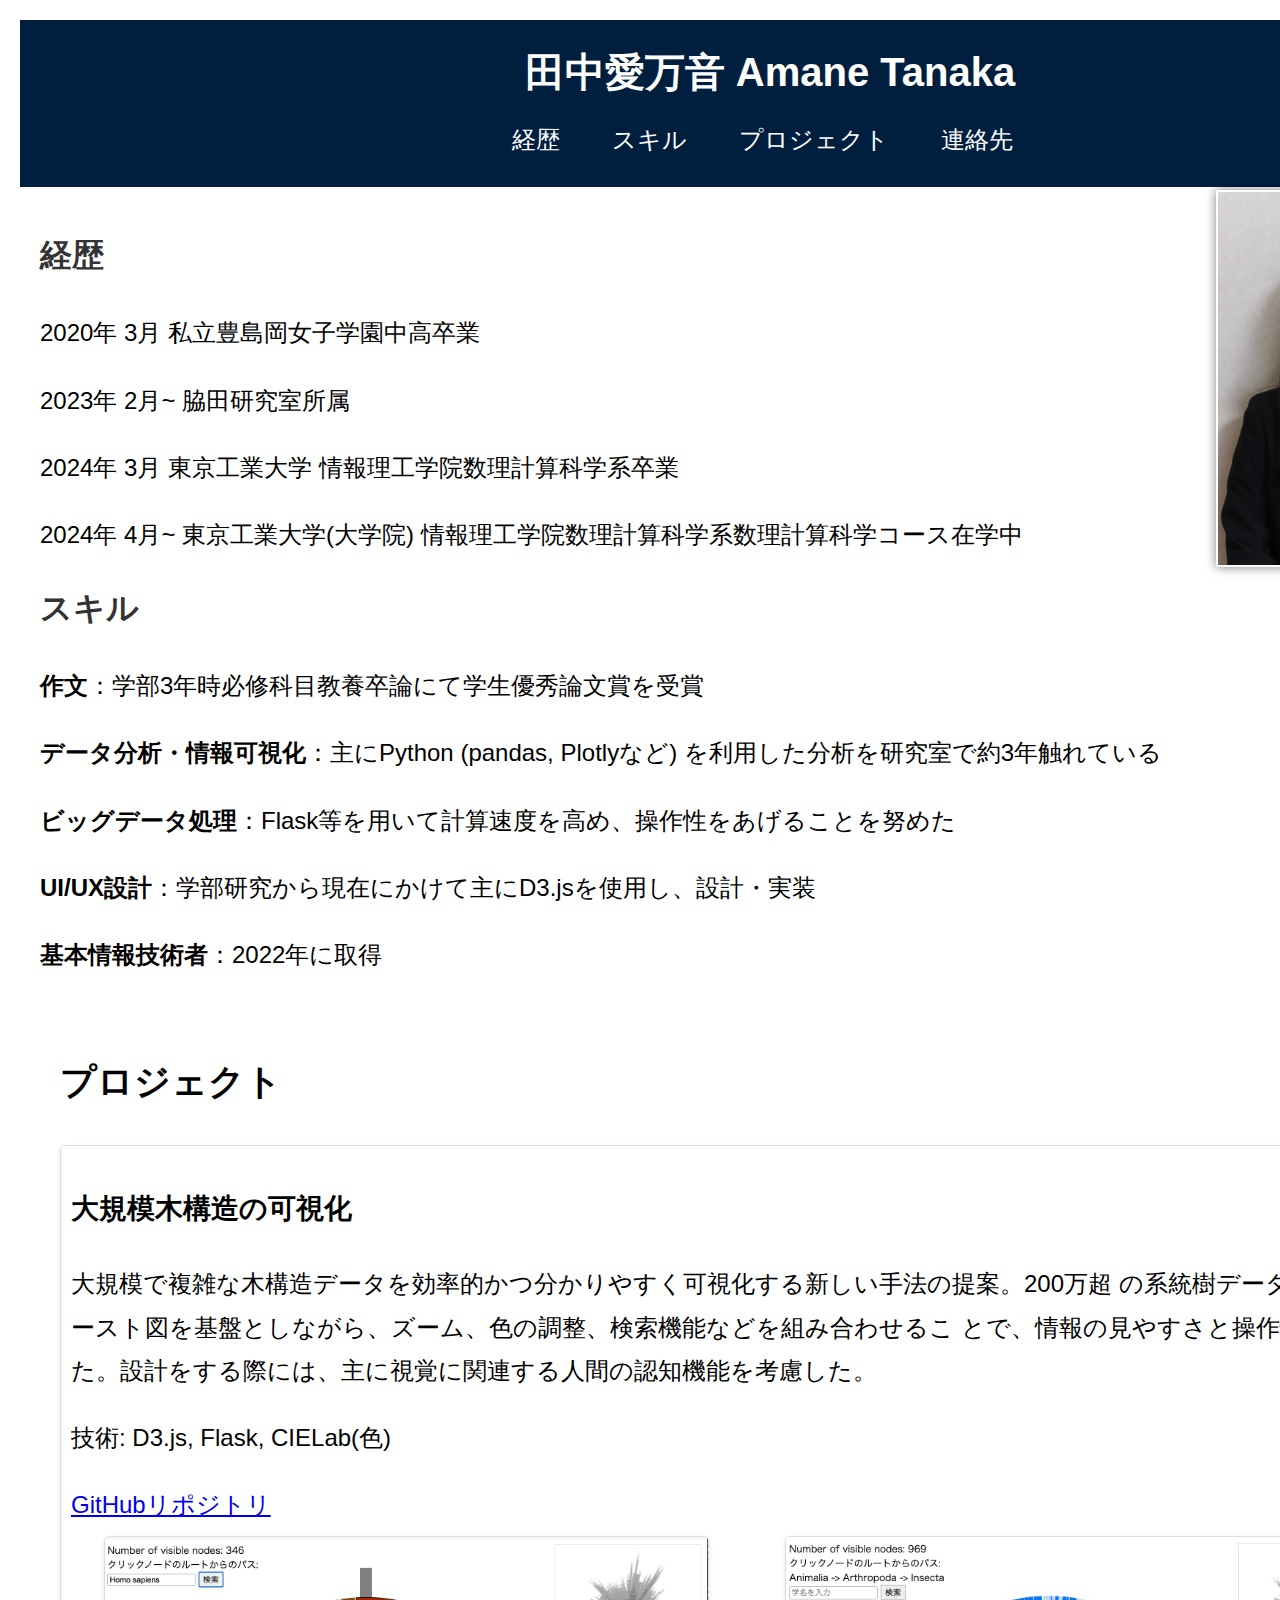
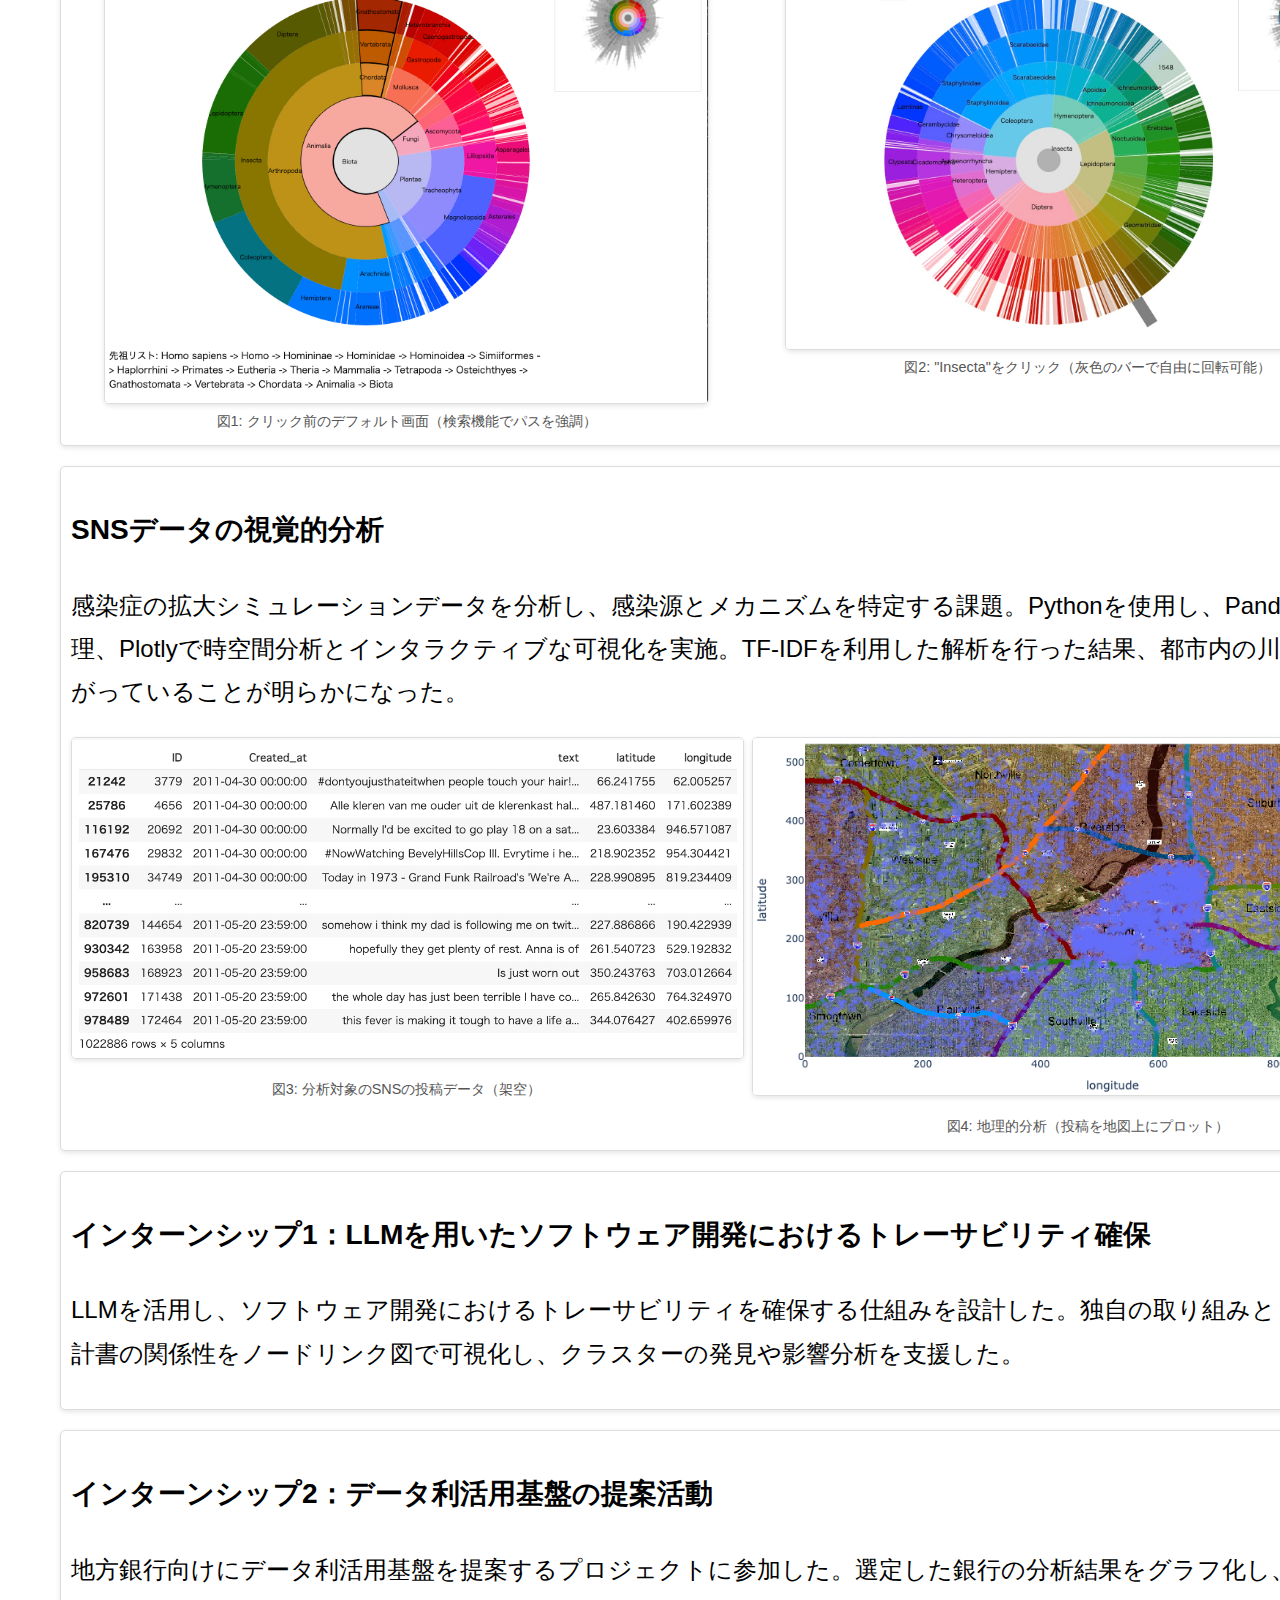
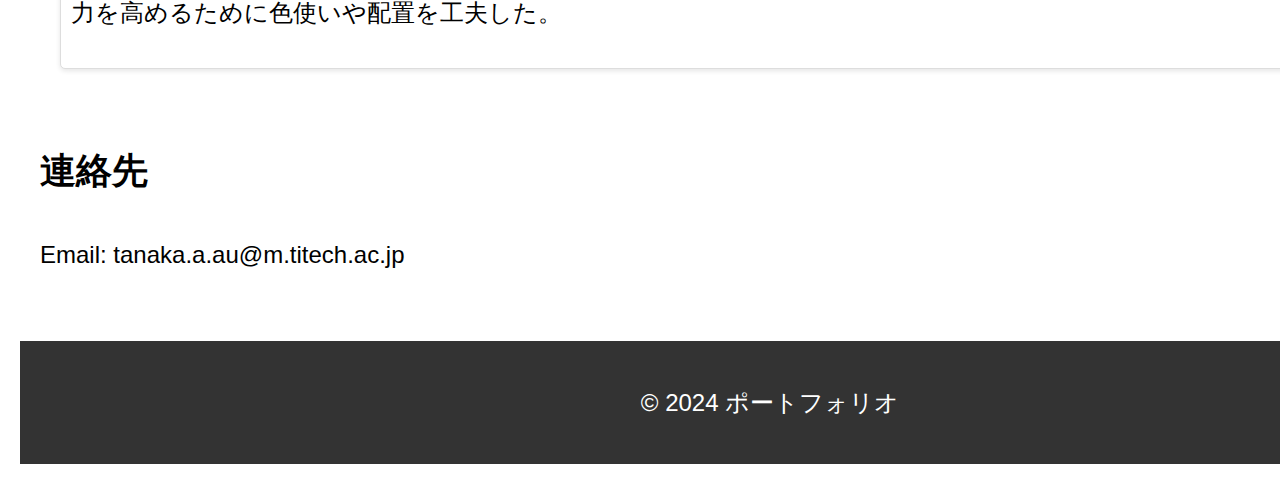
==== index.html @ 52674ed1 "delete templates" ====
<!DOCTYPE html>
<html lang="ja">
<head>
    <meta charset="UTF-8">
    <meta name="viewport" content="width=device-width, initial-scale=1.0">
    <title>ポートフォリオ</title>
    <link rel="stylesheet" href="static/css/styles.css">
</head>
<body>
    <div class="container">
        <header>
            <img src="static/images/myimg.jpeg" alt="プロフィール写真" class="profile-photo">
            <h1>田中愛万音 Amane Tanaka</h1>
            <nav>
                <ul>
                    <li><a href="#about">経歴</a></li>
                    <li><a href="#skills">スキル</a></li>
                    <li>
                        <a href="#projects">プロジェクト</a>
                        <ul class="dropdown">
                            <li><a href="#project1">大規模木構造の可視化</a></li>
                            <li><a href="#project2">SNSデータの視覚的分析</a></li>
                            <li><a href="#project3">LLMを用いたソフトウェア開発</a></li>
                            <li><a href="#project4">データ利活用基盤の提案</a></li>
                        </ul>
                    </li>
                    <li><a href="#contact">連絡先</a></li>
                </ul>
            </nav>
        </header>
        <main>
            <!--  元に戻す！！！
            <section id="about">
                <h2>経歴</h2>
                <p>2020年 3月 私立豊島岡女子学園中高卒業</p>
                <p>2023年 2月~ 脇田研究室所属</p>
                <p>2024年 3月 東京工業大学 情報理工学院数理計算科学系卒業</p>
                <p>2024年 4月~ 東京工業大学(大学院) 情報理工学院数理計算科学系数理計算科学コース在学中</p>
            </section>
            <section id="skills">
                <h2>特技・スキル</h2>
                <ul>
                    <li><b>作文</b>：学部3年時必修科目教養卒論にて学生優秀論文賞を受賞</li>
                    <li><b>データ分析・情報可視化</b>：主にPython (pandas, Plotlyなど) を利用した分析を研究室で約3年触れている</li>
                    <li><b>ビッグデータ処理</b>：Flask等を用いて計算速度を高め、操作性をあげることを努めた</li>
                    <li><b>UI/UX設計</b>：学部研究から現在にかけて主にD3.jsを使用し、設計・実装</li>
                    <li><b>基本情報技術者</b>：2022年に取得</li>
                </ul>
            </section>
        -->
        <section id="about">
            <div class="about-container">
                <!-- 経歴セクション -->
                <div class="history">
                    <h2>経歴</h2>
                    <p>2020年 3月 私立豊島岡女子学園中高卒業</p>
                    <p>2023年 2月~ 脇田研究室所属</p>
                    <p>2024年 3月 東京工業大学 情報理工学院数理計算科学系卒業</p>
                    <p>2024年 4月~ 東京工業大学(大学院) 情報理工学院数理計算科学系数理計算科学コース在学中</p>
                </div>
        
                <!-- スキルセクション -->
                <div class="skills">
                    <h2>スキル</h2>
                    <p><b>作文</b>：学部3年時必修科目教養卒論にて学生優秀論文賞を受賞</p>
                    <p><b>データ分析・情報可視化</b>：主にPython (pandas, Plotlyなど) を利用した分析を研究室で約3年触れている</p>
                    <p><b>ビッグデータ処理</b>：Flask等を用いて計算速度を高め、操作性をあげることを努めた</p>
                    <p><b>UI/UX設計</b>：学部研究から現在にかけて主にD3.jsを使用し、設計・実装</p>
                    <p><b>基本情報技術者</b>：2022年に取得</p>
                </div>
            </div>
        </section>        
            <section id="projects">
                <h2>プロジェクト</h2>
                <div class="project-row">
                    <article id="project1">
                        <h3>大規模木構造の可視化</h3>
                        <p>大規模で複雑な木構造データを効率的かつ分かりやすく可視化する新しい手法の提案。200万超
                            の系統樹データを用い、サンバースト図を基盤としながら、ズーム、色の調整、検索機能などを組み合わせるこ
                            とで、情報の見やすさと操作性を向上させた。設計をする際には、主に視覚に関連する人間の認知機能を考慮した。</p>
                        <p>技術: D3.js, Flask, CIELab(色)</p>
                        <a href="https://github.com/tnk0512/ToL07/tree/for-research">GitHubリポジトリ</a>
                        <div class="image-gallery">
                            <figure>
                                <img src="static/images/tol_zentai.jpg" alt="ToL1">
                                <figcaption>図1: クリック前のデフォルト画面（検索機能でパスを強調）</figcaption>
                            </figure>
                            <figure>
                                <img src="static/images/tol_insecta.jpg" alt="ToL2">
                                <figcaption>図2: "Insecta"をクリック（灰色のバーで自由に回転可能）</figcaption>
                            </figure>         
                        </div>
                    </article>
                    <article id="project2">
                        <h3>SNSデータの視覚的分析</h3>
                        <p>
                            感染症の拡大シミュレーションデータを分析し、感染源とメカニズムを特定する課題。Pythonを使用し、Pandasでデータ処理、Plotlyで時空間分析とインタラクティブな可視化を実施。TF-IDFを利用した解析を行った結果、都市内の川沿いで感染が広がっていることが明らかになった。
                        </p>
                        <div class="image-gallery">
                            <figure>
                                <img src="static/images/microblog.jpg" alt="分析画像1">
                                <figcaption>図3: 分析対象のSNSの投稿データ（架空）</figcaption>
                            </figure>
                            <figure>
                                <img src="static/images/mapplot.png" alt="分析画像2">
                                <figcaption>図4: 地理的分析（投稿を地図上にプロット）</figcaption>
                            </figure>         
                        </div>
                    </article>
                </div>
                <!--
                <article id="project1">
                    <h3>大規模木構造の可視化</h3>
                    <p>大規模で複雑な木構造データを効率的かつ分かりやすく可視化する新しい手法の提案。200万超
                        の系統樹データを用い、サンバースト図を基盤としながら、ズーム、色の調整、検索機能などを組み合わせるこ
                        とで、情報の見やすさと操作性を向上させた。設計をする際には、主に視覚に関連する人間の認知機能を考慮した。</p>
                    <p>技術: D3.js, Flask, CIELab(色)</p>
                    <a href="https://github.com/tnk0512/ToL07/tree/for-research">GitHubリポジトリ</a>
                    <div class="image-gallery">
                        <figure>
                            <img src="static/images/tol_zentai.jpg" alt="ToL1">
                            <figcaption>図1: クリック前のデフォルト画面（検索機能でパスを強調）</figcaption>
                        </figure>
                        <figure>
                            <img src="static/images/tol_insecta.jpg" alt="ToL2">
                            <figcaption>図2: "Insecta"をクリック（灰色のバーで自由に回転可能）</figcaption>
                        </figure>         
                    </div>
                </article>
                <article id="project2">
                    <h3>SNSデータの視覚的分析</h3>
                    <p>
                        感染症の拡大シミュレーションデータを分析し、感染源とメカニズムを特定する課題。Pythonを使用し、Pandasでデータ処理、Plotlyで時空間分析とインタラクティブな可視化を実施。TF-IDFを利用した解析を行った結果、都市内の川沿いで感染が広がっていることが明らかになった。
                    </p>
                    <div class="image-gallery">
                        <figure>
                            <img src="static/images/microblog.jpg" alt="分析画像1">
                            <figcaption>図3: 分析対象のSNSの投稿データ（架空）</figcaption>
                        </figure>
                        <figure>
                            <img src="static/images/mapplot.png" alt="分析画像2">
                            <figcaption>図4: 地理的分析（投稿を地図上にプロット）</figcaption>
                        </figure>         
                    </div>
                </article>
            -->
                <div class="project-row">
                    <article id="project3">
                        <h3>インターンシップ1：LLMを用いたソフトウェア開発におけるトレーサビリティ確保</h3>
                        <p>
                            LLMを活用し、ソフトウェア開発におけるトレーサビリティを確保する仕組みを設計した。独自の取り組みとして、要件と設計書の関係性をノードリンク図で可視化し、クラスターの発見や影響分析を支援した。
                        </p>
                    </article>
                
                    <article id="project4">
                        <h3>インターンシップ2：データ利活用基盤の提案活動</h3>
                        <p>
                            地方銀行向けにデータ利活用基盤を提案するプロジェクトに参加した。選定した銀行の分析結果をグラフ化し、提案資料の説得力を高めるために色使いや配置を工夫した。
                        </p>
                    </article>
                </div>
                <!--
                <article id="project3">
                    <h3>インターンシップ1：LLMを用いたソフトウェア開発におけるトレーサビリティ確保</h3>
                    <p>
                        LLMを活用し、ソフトウェア開発におけるトレーサビリティを確保する仕組みを設計した。独自の取り組みとして、要件と設計書の関係性をノードリンク図で可視化し、クラスターの発見や影響分析を支援した。
                    </p>
                </article>
            
                <article id="project4">
                    <h3>インターンシップ2：データ利活用基盤の提案活動</h3>
                    <p>
                        地方銀行向けにデータ利活用基盤を提案するプロジェクトに参加した。選定した銀行の分析結果をグラフ化し、提案資料の説得力を高めるために色使いや配置を工夫した。
                    </p>
                </article>
            -->
            </section>
            <section id="contact">
                <h2>連絡先</h2>
                <p>Email: tanaka.a.au@m.titech.ac.jp</p>
            </section>
        </main>
        <footer>
            <p>&copy; 2024 ポートフォリオ</p>
        </footer>
    </div>
</body>
</html>
---- static/css/styles.css ----
/* ページ全体の固定幅 */
.container {
    width: 1500px; /* 固定幅を指定 */
    margin: 0 auto; /* ページ中央に配置 */
    background-color: #fff; /* 背景色（任意） */
    box-shadow: 0 2px 10px rgba(0, 0, 0, 0.1); /* 軽い影を追加（オプション） */
    padding: 20px; /* 余白を追加（オプション） */
}

/* ページの背景を設定（固定幅の効果を引き立てるため） */
body {
    background-color: #f4f4f9;
    margin: 0;
    padding: 0;
    font-family: Arial, sans-serif;
    font-size: 24px; /* ページ全体の文字サイズを大きく */
    line-height: 1.8; /* 読みやすさのために行間を調整 */
}

header {
    position: relative;
    background: #001f3f;
    color: #fff;
    padding: 1rem 0;
    text-align: center;
}

/* プロフィール写真 */
.profile-photo {
    position: absolute;
    top: 170px; /* 上からの距離 */
    right: 20px; /* 右からの距離 */
    width: 280px; /* 画像の幅 */
    height: auto; /* アスペクト比を保持 */
    /*border-radius: 90%; /* 丸くする */
    border: 2px solid #fff; /* 白い枠線 */
    box-shadow: 0 0 10px rgba(0, 0, 0, 0.5); /* 影を追加 */
}

header h1 {
    margin: 0;
    font-size: 2.5rem;
}

/* セクションの見出し */
.history h2, .skills h2 {
    margin-top: 0;
    font-size: 2rem;
    color: #333;
}

/* リストスタイル */
.history ul, .skills ul {
    padding: 0;
    list-style: none;
}

.history li, .skills li {
    margin: 10px 0;
    font-size: 1rem;
    color: #555;
}

/* ナビゲーションメニュー */
nav ul {
    list-style: none;
    padding: 0;
    margin: 0;
}

nav ul li {
    position: relative;
    display: inline-block;
    margin-right: 15px;
}

nav ul li a {
    text-decoration: none;
    color: #fff;
    padding: 10px 15px;
    display: block;
}

nav ul li:hover > a {
    background-color: #555; /* ホバー時の背景色 */
}

/* ドロップダウンメニュー */
nav ul .dropdown {
    position: absolute;
    top: 100%; /* 親メニューの下に配置 */
    left: 0;
    display: none; /* 初期状態では非表示 */
    background-color: #fff;
    list-style: none;
    padding: 0;
    margin: 0;
    border: 1px solid #ddd;
    box-shadow: 0 2px 5px rgba(0, 0, 0, 0.1);
}

nav ul .dropdown li {
    margin: 0;
}

nav ul .dropdown li a {
    color: #333; /* ドロップダウン内の文字色 */
    padding: 10px 15px;
    text-decoration: none;
    display: block;
}

nav ul .dropdown li a:hover {
    background-color: #f4f4f9; /* ドロップダウンのホバー背景 */
}

/* ドロップダウン表示設定 */
nav ul li:hover .dropdown {
    display: block; /* ホバー時に表示 */
}

/* プロジェクト全体 */
#projects {
    padding: 20px;
}

/* プロジェクトセクションのスタイル */
article {
    margin: 20px 0;
    padding: 10px;
    background: #fff;
    border: 1px solid #ddd;
    border-radius: 5px;
    box-shadow: 0 2px 5px rgba(0, 0, 0, 0.1);
}

main {
    padding: 20px;
}

section {
    margin: 20px 0;
}

.image-gallery {
    display: flex;
    gap: 10px; /* 画像間のスペース */
    margin-top: 10px;
    flex-wrap: wrap; /* 画面幅が狭い場合は折り返し */
}

.image-gallery figure {
    width: 48%; /* 横に2枚並べるための幅 */
    margin: 0;
    text-align: center; /* 注釈を中央揃え */
}

.image-gallery img {
    width: 100%; /* 画像を親要素に合わせる */
    border: 1px solid #ddd; /* 枠線を追加 */
    border-radius: 5px; /* 角を丸める */
    box-shadow: 0 2px 5px rgba(0, 0, 0, 0.1); /* 影を追加 */
}

.image-gallery figcaption {
    margin-top: 5px;
    font-size: 0.9rem;
    color: #555; /* 注釈の文字色を薄めに */
}
/* Project1の画像スタイル */
#project1 img {
    width: 90%; /* 画像を少し小さく */
    height: auto; /* アスペクト比を保持 */
    display: block;
    margin: 0 auto; /* 中央揃え */
    border-radius: 5px; /* 角を丸める（必要に応じて） */
    box-shadow: 0 2px 5px rgba(0, 0, 0, 0.1); /* 軽い影を追加 */
}

footer {
    text-align: center;
    background: #333;
    color: #fff;
    padding: 1rem 0;
    margin-top: 20px;
}
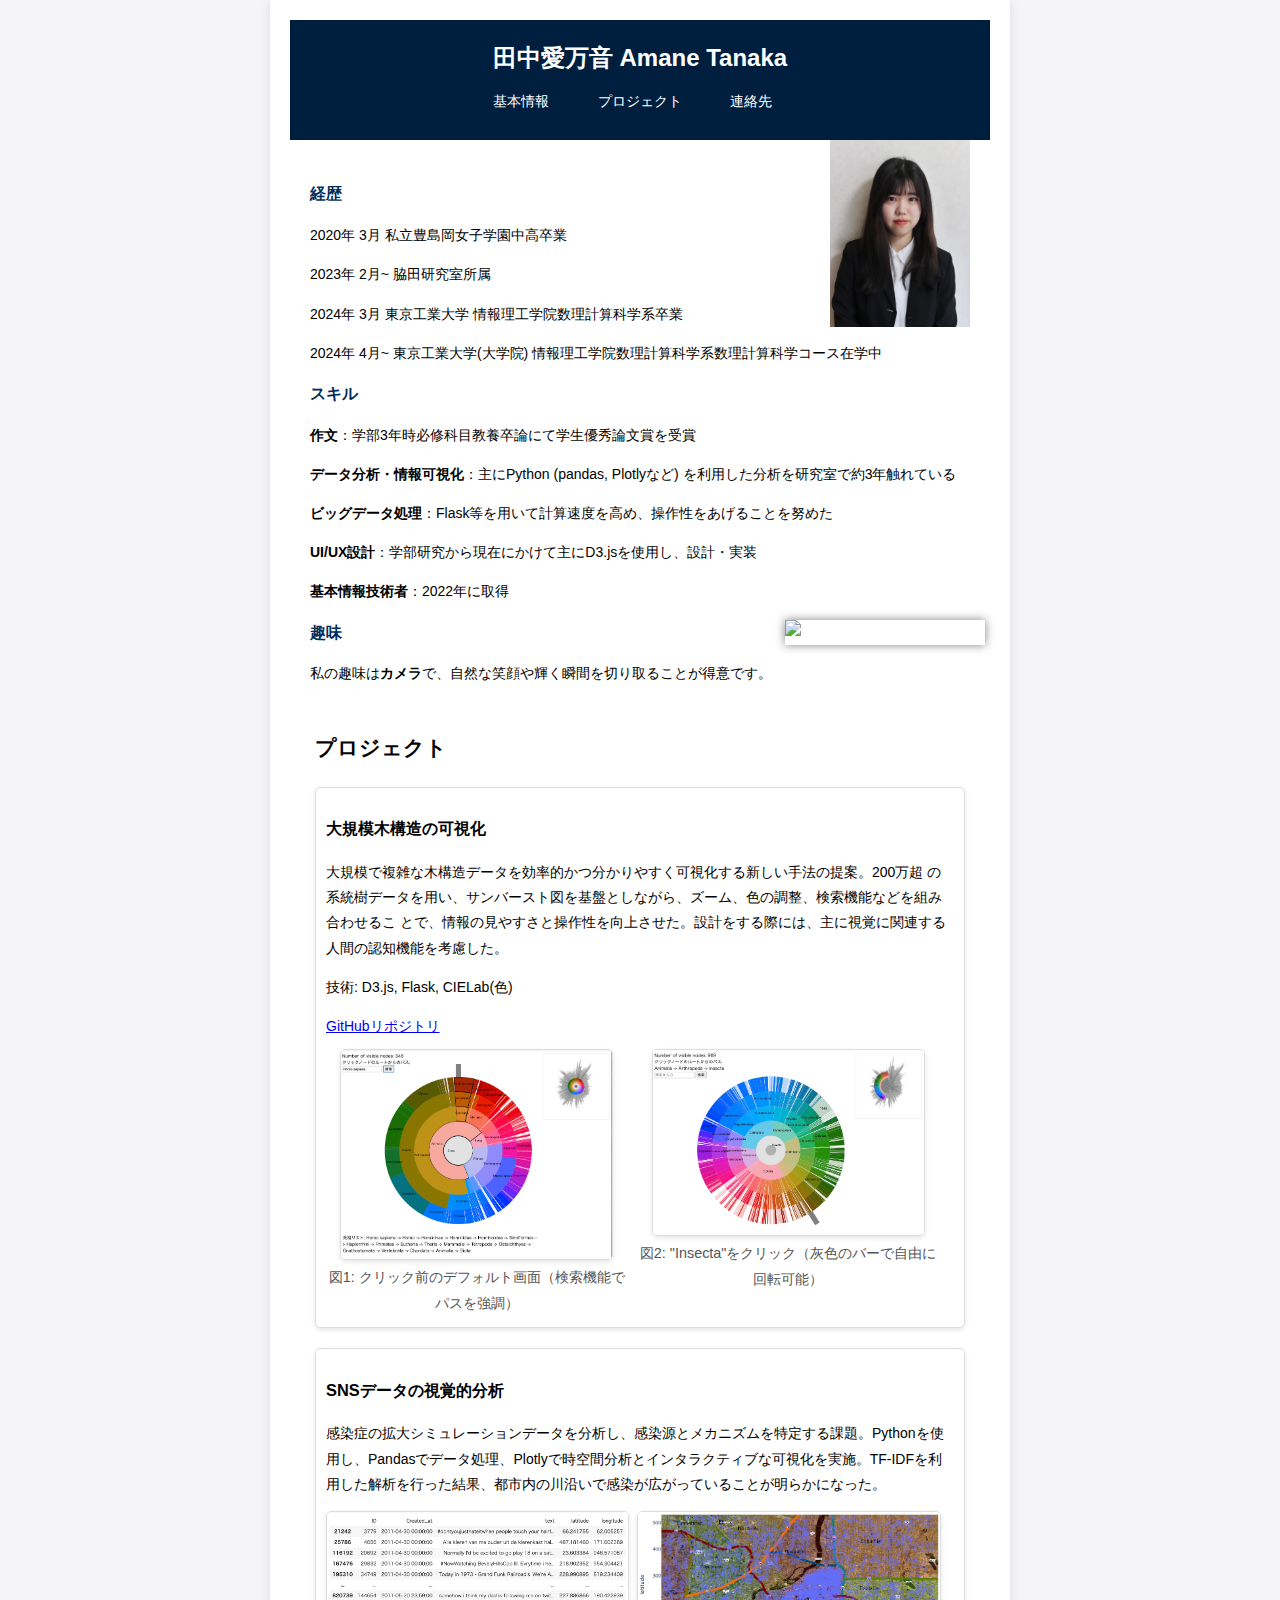
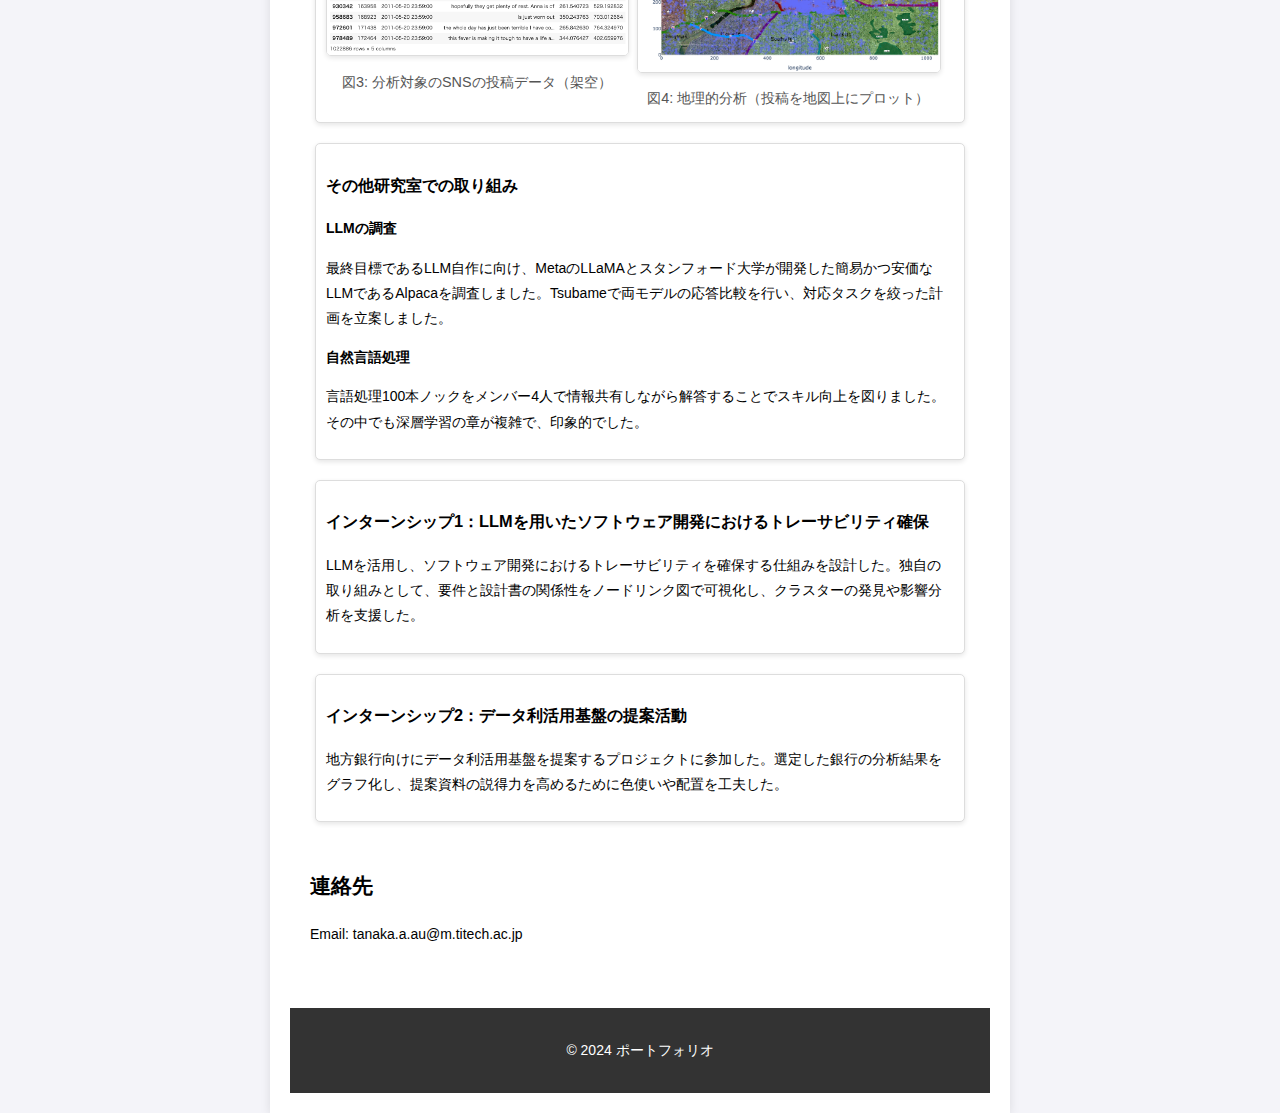
==== commit e6f9391a: "add hobby and other-project" ====
--- a/index.html
+++ b/index.html
@@ -10,16 +10,24 @@
     <div class="container">
         <header>
             <img src="static/images/myimg.jpeg" alt="プロフィール写真" class="profile-photo">
+            <img src="static/images/camera.jpeg" alt="カメラ撮影の写真" class="hobby-camera">
             <h1>田中愛万音 Amane Tanaka</h1>
             <nav>
                 <ul>
-                    <li><a href="#about">経歴</a></li>
-                    <li><a href="#skills">スキル</a></li>
+                    <li>
+                        <a href="#about">基本情報</a>
+                        <ul class="dropdown">
+                            <li><a href="#history">経歴</a></li>
+                            <li><a href="#skills">スキル</a></li>
+                            <li><a href="#hobby">趣味</a></li>
+                        </ul>
+                    </li>
                     <li>
                         <a href="#projects">プロジェクト</a>
                         <ul class="dropdown">
                             <li><a href="#project1">大規模木構造の可視化</a></li>
                             <li><a href="#project2">SNSデータの視覚的分析</a></li>
+                            <li><a href="#other-project">その他研究室での取り組み</a></li>
                             <li><a href="#project3">LLMを用いたソフトウェア開発</a></li>
                             <li><a href="#project4">データ利活用基盤の提案</a></li>
                         </ul>
@@ -29,29 +37,10 @@
             </nav>
         </header>
         <main>
-            <!--  元に戻す！！！
-            <section id="about">
-                <h2>経歴</h2>
-                <p>2020年 3月 私立豊島岡女子学園中高卒業</p>
-                <p>2023年 2月~ 脇田研究室所属</p>
-                <p>2024年 3月 東京工業大学 情報理工学院数理計算科学系卒業</p>
-                <p>2024年 4月~ 東京工業大学(大学院) 情報理工学院数理計算科学系数理計算科学コース在学中</p>
-            </section>
-            <section id="skills">
-                <h2>特技・スキル</h2>
-                <ul>
-                    <li><b>作文</b>：学部3年時必修科目教養卒論にて学生優秀論文賞を受賞</li>
-                    <li><b>データ分析・情報可視化</b>：主にPython (pandas, Plotlyなど) を利用した分析を研究室で約3年触れている</li>
-                    <li><b>ビッグデータ処理</b>：Flask等を用いて計算速度を高め、操作性をあげることを努めた</li>
-                    <li><b>UI/UX設計</b>：学部研究から現在にかけて主にD3.jsを使用し、設計・実装</li>
-                    <li><b>基本情報技術者</b>：2022年に取得</li>
-                </ul>
-            </section>
-        -->
         <section id="about">
             <div class="about-container">
                 <!-- 経歴セクション -->
-                <div class="history">
+                <div id="history" class="history">
                     <h2>経歴</h2>
                     <p>2020年 3月 私立豊島岡女子学園中高卒業</p>
                     <p>2023年 2月~ 脇田研究室所属</p>
@@ -60,13 +49,19 @@
                 </div>
         
                 <!-- スキルセクション -->
-                <div class="skills">
+                <div id="skills" class="skills">
                     <h2>スキル</h2>
                     <p><b>作文</b>：学部3年時必修科目教養卒論にて学生優秀論文賞を受賞</p>
                     <p><b>データ分析・情報可視化</b>：主にPython (pandas, Plotlyなど) を利用した分析を研究室で約3年触れている</p>
                     <p><b>ビッグデータ処理</b>：Flask等を用いて計算速度を高め、操作性をあげることを努めた</p>
                     <p><b>UI/UX設計</b>：学部研究から現在にかけて主にD3.jsを使用し、設計・実装</p>
                     <p><b>基本情報技術者</b>：2022年に取得</p>
+                </div>
+
+                <div id="hobby" class="hobby">
+                    <h2>趣味</h2>
+                    <p>私の趣味は<b>カメラ</b>で、自然な笑顔や輝く瞬間を切り取ることが得意です。</p>
+                    <!--<img src="static/images/camera.jpeg" alt="カメラ撮影の写真" class="hobby-camera">-->
                 </div>
             </div>
         </section>        
@@ -108,42 +103,15 @@
                         </div>
                     </article>
                 </div>
-                <!--
-                <article id="project1">
-                    <h3>大規模木構造の可視化</h3>
-                    <p>大規模で複雑な木構造データを効率的かつ分かりやすく可視化する新しい手法の提案。200万超
-                        の系統樹データを用い、サンバースト図を基盤としながら、ズーム、色の調整、検索機能などを組み合わせるこ
-                        とで、情報の見やすさと操作性を向上させた。設計をする際には、主に視覚に関連する人間の認知機能を考慮した。</p>
-                    <p>技術: D3.js, Flask, CIELab(色)</p>
-                    <a href="https://github.com/tnk0512/ToL07/tree/for-research">GitHubリポジトリ</a>
-                    <div class="image-gallery">
-                        <figure>
-                            <img src="static/images/tol_zentai.jpg" alt="ToL1">
-                            <figcaption>図1: クリック前のデフォルト画面（検索機能でパスを強調）</figcaption>
-                        </figure>
-                        <figure>
-                            <img src="static/images/tol_insecta.jpg" alt="ToL2">
-                            <figcaption>図2: "Insecta"をクリック（灰色のバーで自由に回転可能）</figcaption>
-                        </figure>         
-                    </div>
-                </article>
-                <article id="project2">
-                    <h3>SNSデータの視覚的分析</h3>
-                    <p>
-                        感染症の拡大シミュレーションデータを分析し、感染源とメカニズムを特定する課題。Pythonを使用し、Pandasでデータ処理、Plotlyで時空間分析とインタラクティブな可視化を実施。TF-IDFを利用した解析を行った結果、都市内の川沿いで感染が広がっていることが明らかになった。
-                    </p>
-                    <div class="image-gallery">
-                        <figure>
-                            <img src="static/images/microblog.jpg" alt="分析画像1">
-                            <figcaption>図3: 分析対象のSNSの投稿データ（架空）</figcaption>
-                        </figure>
-                        <figure>
-                            <img src="static/images/mapplot.png" alt="分析画像2">
-                            <figcaption>図4: 地理的分析（投稿を地図上にプロット）</figcaption>
-                        </figure>         
-                    </div>
-                </article>
-            -->
+                <div class="project-row">
+                    <article id="other-project">
+                        <h3>その他研究室での取り組み</h3>
+                        <p><b>LLMの調査</b></p>
+                        <p>最終目標であるLLM自作に向け、MetaのLLaMAとスタンフォード大学が開発した簡易かつ安価なLLMであるAlpacaを調査しました。Tsubameで両モデルの応答比較を行い、対応タスクを絞った計画を立案しました。</p>
+                        <p><b>自然言語処理</b></p>
+                        <p>言語処理100本ノックをメンバー4人で情報共有しながら解答することでスキル向上を図りました。その中でも深層学習の章が複雑で、印象的でした。</p>
+                    </article>
+                </div>
                 <div class="project-row">
                     <article id="project3">
                         <h3>インターンシップ1：LLMを用いたソフトウェア開発におけるトレーサビリティ確保</h3>
@@ -159,21 +127,6 @@
                         </p>
                     </article>
                 </div>
-                <!--
-                <article id="project3">
-                    <h3>インターンシップ1：LLMを用いたソフトウェア開発におけるトレーサビリティ確保</h3>
-                    <p>
-                        LLMを活用し、ソフトウェア開発におけるトレーサビリティを確保する仕組みを設計した。独自の取り組みとして、要件と設計書の関係性をノードリンク図で可視化し、クラスターの発見や影響分析を支援した。
-                    </p>
-                </article>
-            
-                <article id="project4">
-                    <h3>インターンシップ2：データ利活用基盤の提案活動</h3>
-                    <p>
-                        地方銀行向けにデータ利活用基盤を提案するプロジェクトに参加した。選定した銀行の分析結果をグラフ化し、提案資料の説得力を高めるために色使いや配置を工夫した。
-                    </p>
-                </article>
-            -->
             </section>
             <section id="contact">
                 <h2>連絡先</h2>
@@ -185,4 +138,4 @@
         </footer>
     </div>
 </body>
-</html>
+</html>--- a/static/css/styles.css
+++ b/static/css/styles.css
@@ -1,6 +1,6 @@
 /* ページ全体の固定幅 */
 .container {
-    width: 1500px; /* 固定幅を指定 */
+    width: 700px; /* 固定幅を指定 */
     margin: 0 auto; /* ページ中央に配置 */
     background-color: #fff; /* 背景色（任意） */
     box-shadow: 0 2px 10px rgba(0, 0, 0, 0.1); /* 軽い影を追加（オプション） */
@@ -13,7 +13,7 @@
     margin: 0;
     padding: 0;
     font-family: Arial, sans-serif;
-    font-size: 24px; /* ページ全体の文字サイズを大きく */
+    font-size: 14px; /* ページ全体の文字サイズを大きく */
     line-height: 1.8; /* 読みやすさのために行間を調整 */
 }
 
@@ -28,25 +28,33 @@
 /* プロフィール写真 */
 .profile-photo {
     position: absolute;
-    top: 170px; /* 上からの距離 */
+    top: 120px; /* 上からの距離 */
     right: 20px; /* 右からの距離 */
-    width: 280px; /* 画像の幅 */
+    width: 140px; /* 画像の幅 */
     height: auto; /* アスペクト比を保持 */
     /*border-radius: 90%; /* 丸くする */
-    border: 2px solid #fff; /* 白い枠線 */
+    /*box-shadow: 0 0 10px rgba(0, 0, 0, 0.5); /* 影を追加 */
+}
+.hobby-camera {
+    position: absolute;
+    top: 600px; /* 上からの距離 */
+    right: 5px; /* 右からの距離 */
+    width: 200px; /* 画像の幅 */
+    height: auto; /* アスペクト比を保持 */
+    /*border-radius: 90%; /* 丸くする */
     box-shadow: 0 0 10px rgba(0, 0, 0, 0.5); /* 影を追加 */
 }
 
 header h1 {
     margin: 0;
-    font-size: 2.5rem;
+    font-size: 1.5rem;
 }
 
 /* セクションの見出し */
-.history h2, .skills h2 {
+.history h2, .skills h2, .hobby h2{
     margin-top: 0;
-    font-size: 2rem;
-    color: #333;
+    font-size: 1rem;
+    color: #002e5b;
 }
 
 /* リストスタイル */
@@ -121,7 +129,7 @@
 
 /* プロジェクト全体 */
 #projects {
-    padding: 20px;
+    padding: 5px;
 }
 
 /* プロジェクトセクションのスタイル */
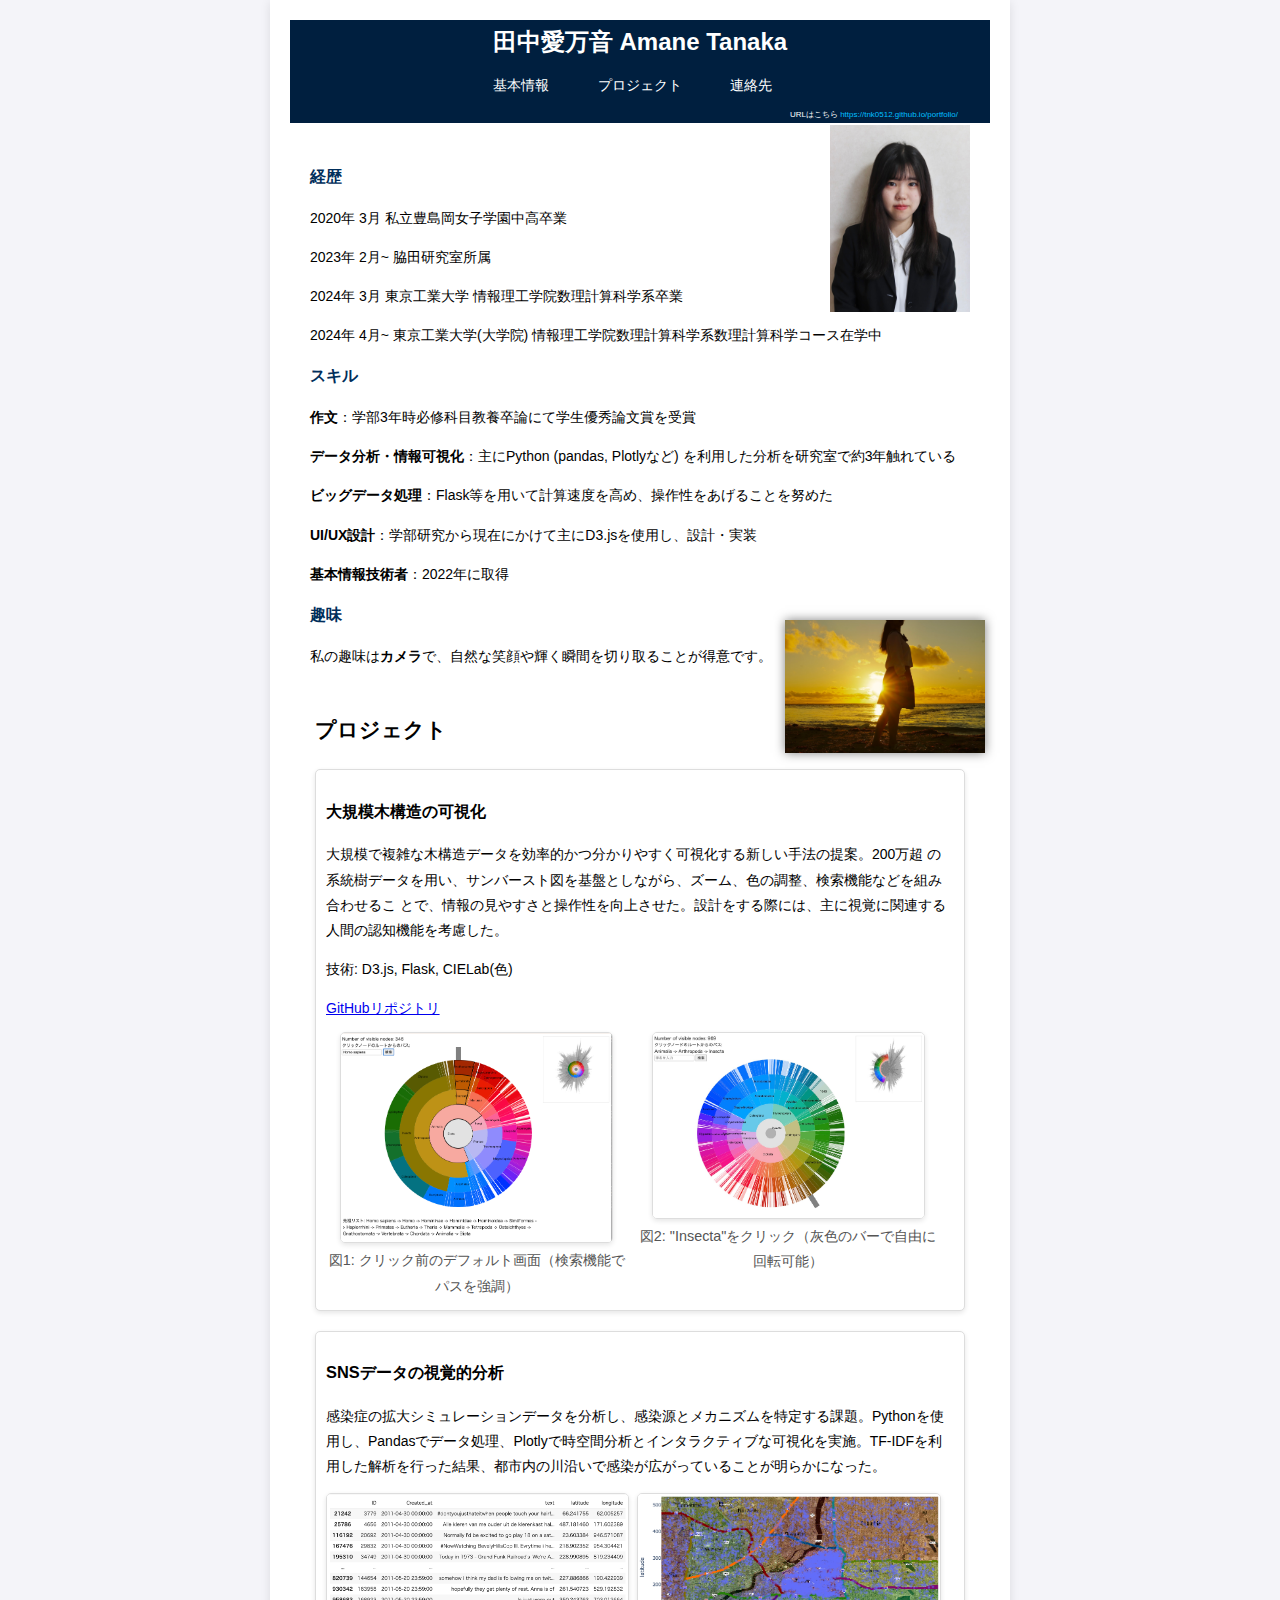
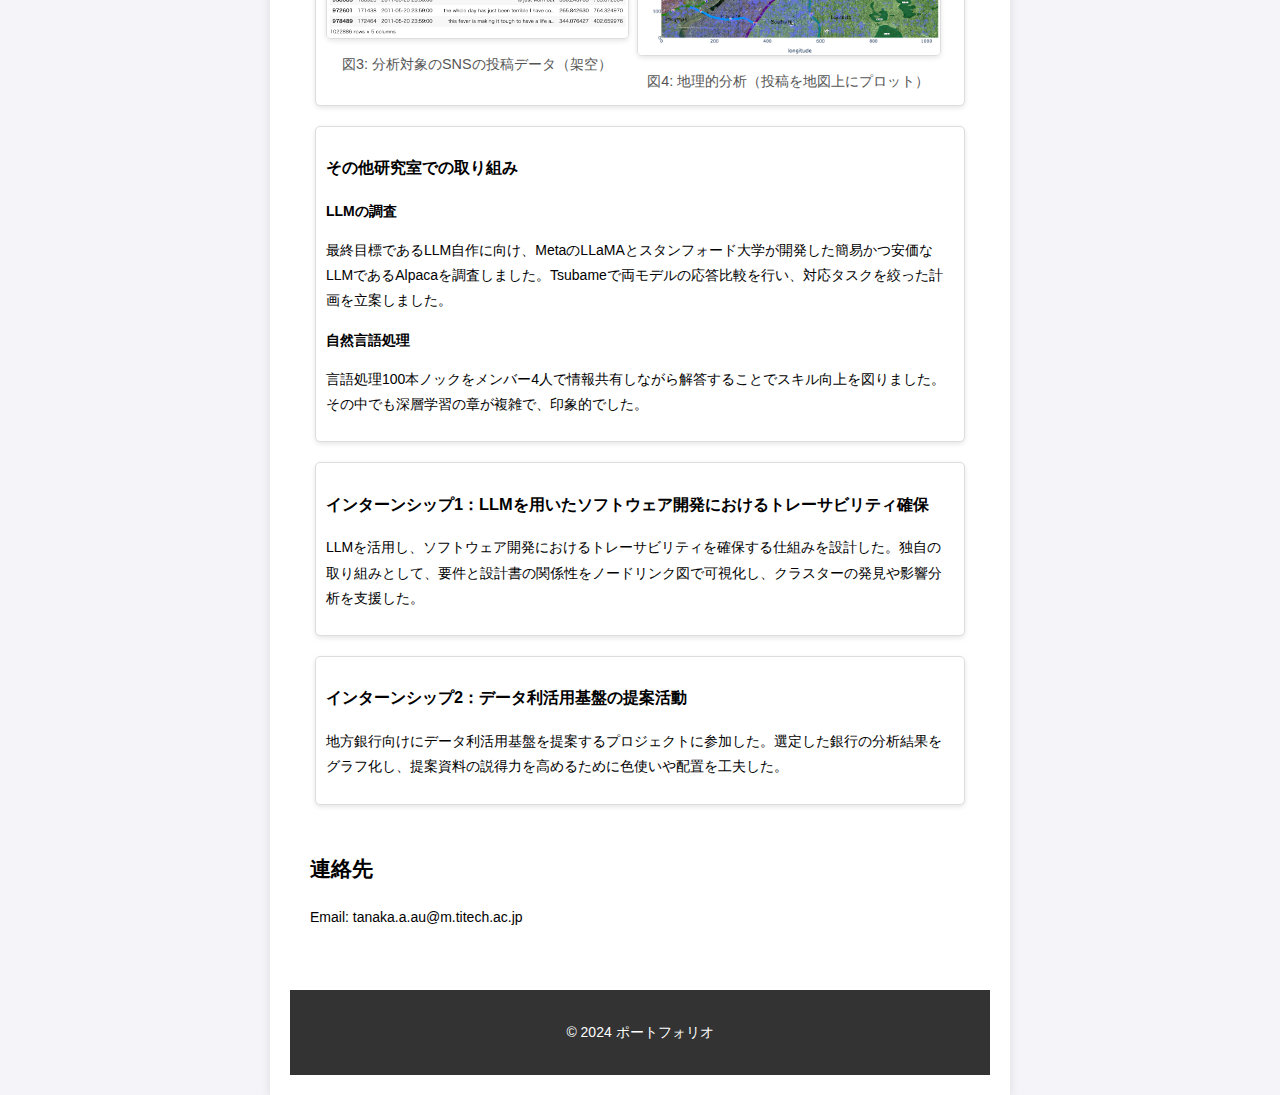
==== commit 4874dd12: "adjust" ====
--- a/index.html
+++ b/index.html
@@ -35,6 +35,11 @@
                     <li><a href="#contact">連絡先</a></li>
                 </ul>
             </nav>
+            <!-- URLリンク -->
+            <div class="header-url">
+                <span>URLはこちら</span>
+                <a href="https://tnk0512.github.io/portfolio/" target="_blank">https://tnk0512.github.io/portfolio/</a>
+            </div>
         </header>
         <main>
         <section id="about">
--- a/static/css/styles.css
+++ b/static/css/styles.css
@@ -18,17 +18,35 @@
 }
 
 header {
+    align-items: center;
+    justify-content: space-between;
     position: relative;
     background: #001f3f;
     color: #fff;
-    padding: 1rem 0;
+    padding: 0 2rem;
     text-align: center;
+}
+
+/* URLセクション */
+.header-url {
+    text-align: right;
+    font-size: 0.5rem; /* 少し小さめのフォントサイズ */
+    color: #fff;
+}
+
+.header-url a {
+    color: #00bfff; /* リンクを目立たせる青色 */
+    text-decoration: none;
+}
+
+.header-url a:hover {
+    text-decoration: underline;
 }
 
 /* プロフィール写真 */
 .profile-photo {
     position: absolute;
-    top: 120px; /* 上からの距離 */
+    top: 105px; /* 上からの距離 */
     right: 20px; /* 右からの距離 */
     width: 140px; /* 画像の幅 */
     height: auto; /* アスペクト比を保持 */
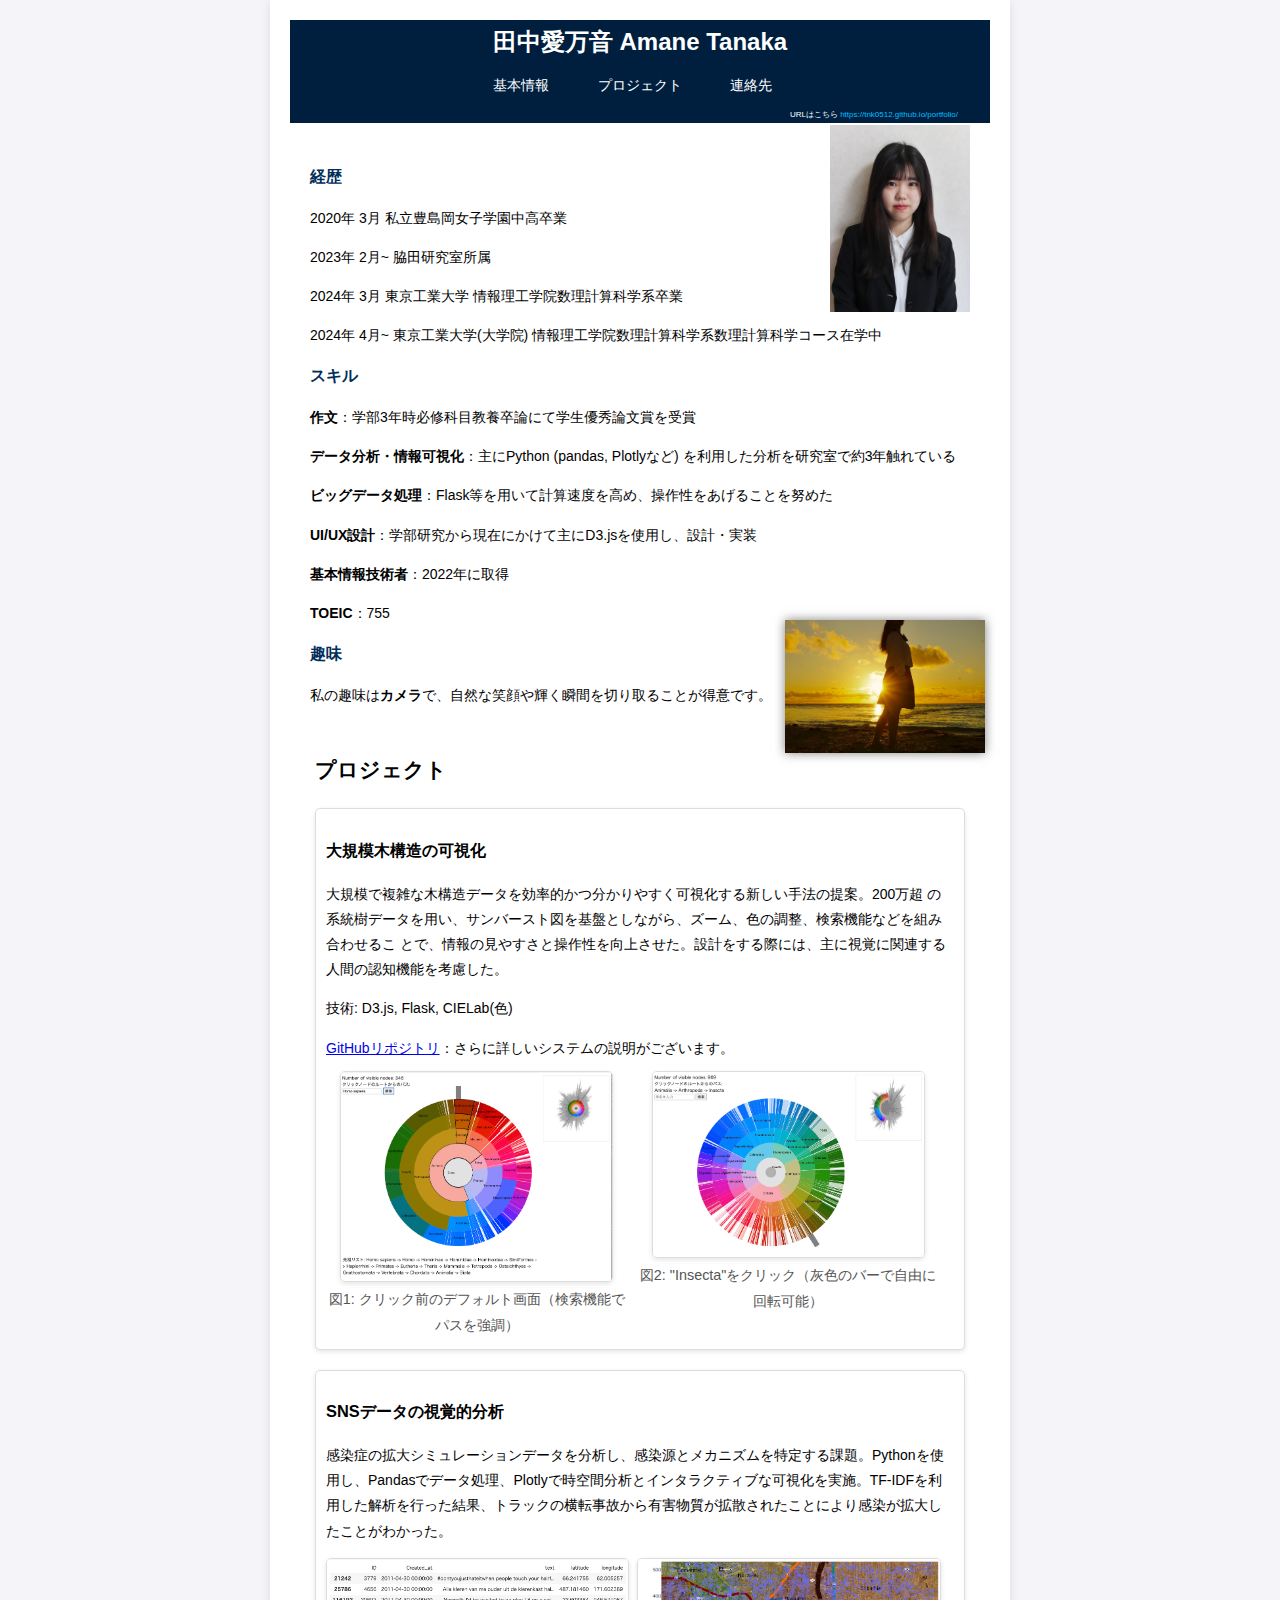
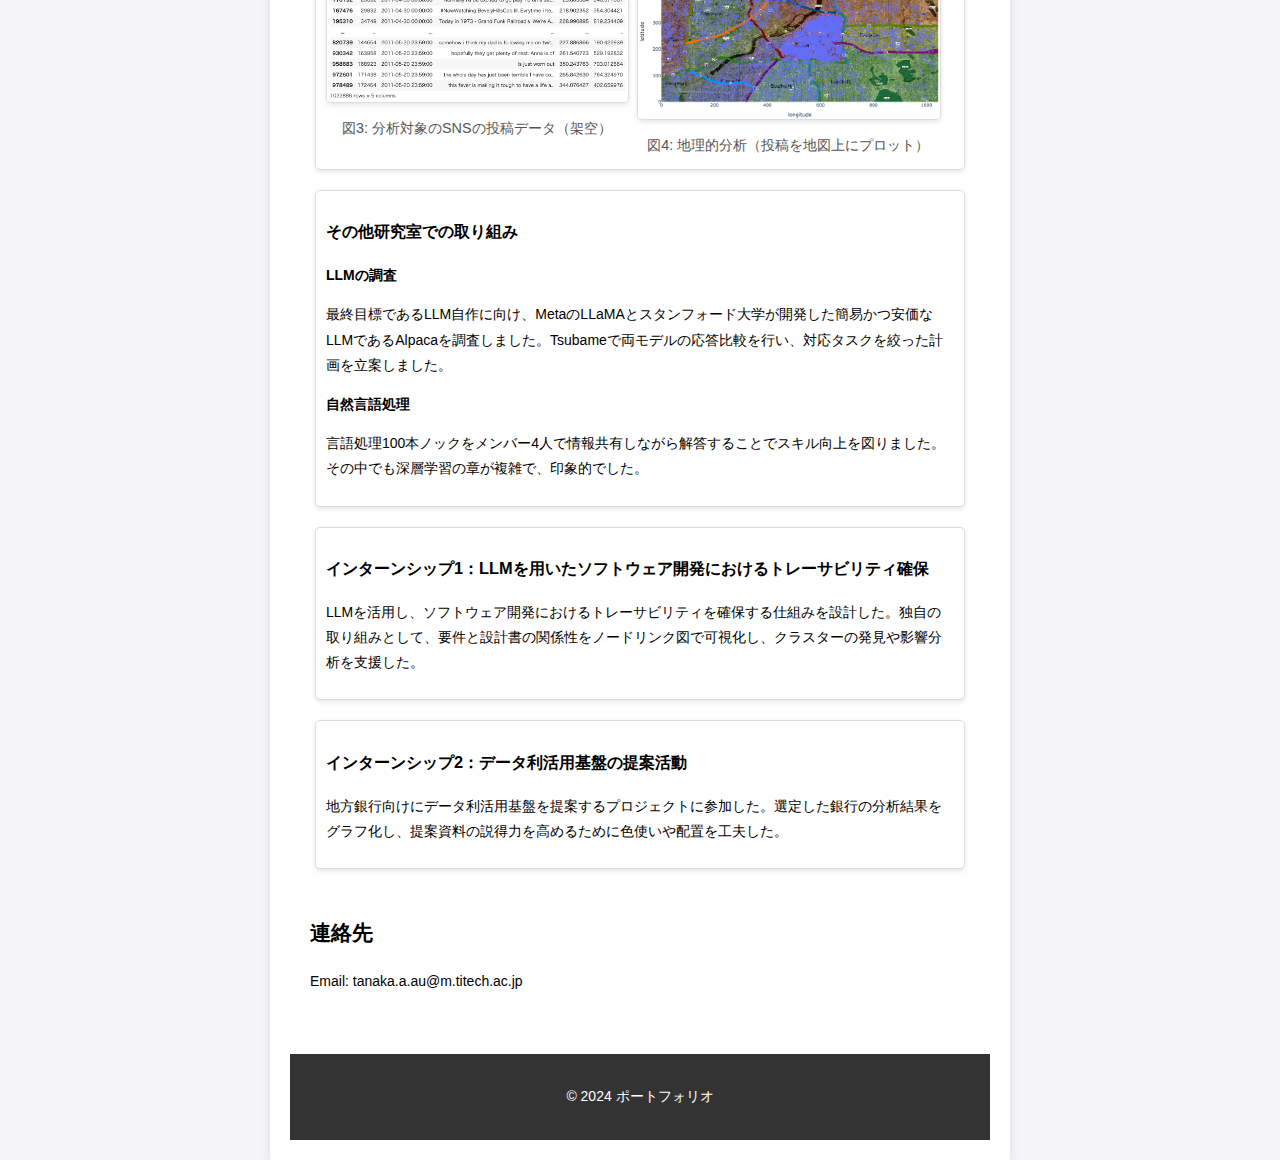
==== commit 212413b1: "微調整" ====
--- a/index.html
+++ b/index.html
@@ -25,11 +25,11 @@
                     <li>
                         <a href="#projects">プロジェクト</a>
                         <ul class="dropdown">
-                            <li><a href="#project1">大規模木構造の可視化</a></li>
-                            <li><a href="#project2">SNSデータの視覚的分析</a></li>
-                            <li><a href="#other-project">その他研究室での取り組み</a></li>
-                            <li><a href="#project3">LLMを用いたソフトウェア開発</a></li>
-                            <li><a href="#project4">データ利活用基盤の提案</a></li>
+                            <li><a href="#project1">大規模木構造の<br>可視化</a></li>
+                            <li><a href="#project2">SNSデータの<br>視覚的分析</a></li>
+                            <li><a href="#other-project">その他研究室<br>での取り組み</a></li>
+                            <li><a href="#project3">LLMを用いた<br>ソフトウェア開発</a></li>
+                            <li><a href="#project4">データ利活用<br>基盤の提案</a></li>
                         </ul>
                     </li>
                     <li><a href="#contact">連絡先</a></li>
@@ -61,6 +61,7 @@
                     <p><b>ビッグデータ処理</b>：Flask等を用いて計算速度を高め、操作性をあげることを努めた</p>
                     <p><b>UI/UX設計</b>：学部研究から現在にかけて主にD3.jsを使用し、設計・実装</p>
                     <p><b>基本情報技術者</b>：2022年に取得</p>
+                    <p><b>TOEIC</b>：755</p>
                 </div>
 
                 <div id="hobby" class="hobby">
@@ -79,7 +80,7 @@
                             の系統樹データを用い、サンバースト図を基盤としながら、ズーム、色の調整、検索機能などを組み合わせるこ
                             とで、情報の見やすさと操作性を向上させた。設計をする際には、主に視覚に関連する人間の認知機能を考慮した。</p>
                         <p>技術: D3.js, Flask, CIELab(色)</p>
-                        <a href="https://github.com/tnk0512/ToL07/tree/for-research">GitHubリポジトリ</a>
+                        <a href="https://github.com/tnk0512/ToL07/tree/for-research">GitHubリポジトリ</a>：さらに詳しいシステムの説明がございます。
                         <div class="image-gallery">
                             <figure>
                                 <img src="static/images/tol_zentai.jpg" alt="ToL1">
@@ -94,7 +95,7 @@
                     <article id="project2">
                         <h3>SNSデータの視覚的分析</h3>
                         <p>
-                            感染症の拡大シミュレーションデータを分析し、感染源とメカニズムを特定する課題。Pythonを使用し、Pandasでデータ処理、Plotlyで時空間分析とインタラクティブな可視化を実施。TF-IDFを利用した解析を行った結果、都市内の川沿いで感染が広がっていることが明らかになった。
+                            感染症の拡大シミュレーションデータを分析し、感染源とメカニズムを特定する課題。Pythonを使用し、Pandasでデータ処理、Plotlyで時空間分析とインタラクティブな可視化を実施。TF-IDFを利用した解析を行った結果、トラックの横転事故から有害物質が拡散されたことにより感染が拡大したことがわかった。
                         </p>
                         <div class="image-gallery">
                             <figure>
--- a/static/css/styles.css
+++ b/static/css/styles.css
@@ -116,6 +116,7 @@
     position: absolute;
     top: 100%; /* 親メニューの下に配置 */
     left: 0;
+    width:100%;
     display: none; /* 初期状態では非表示 */
     background-color: #fff;
     list-style: none;
@@ -123,6 +124,7 @@
     margin: 0;
     border: 1px solid #ddd;
     box-shadow: 0 2px 5px rgba(0, 0, 0, 0.1);
+    font-size: 0.7rem;
 }
 
 nav ul .dropdown li {
@@ -134,6 +136,7 @@
     padding: 10px 15px;
     text-decoration: none;
     display: block;
+    font-size: 0.7rem;
 }
 
 nav ul .dropdown li a:hover {
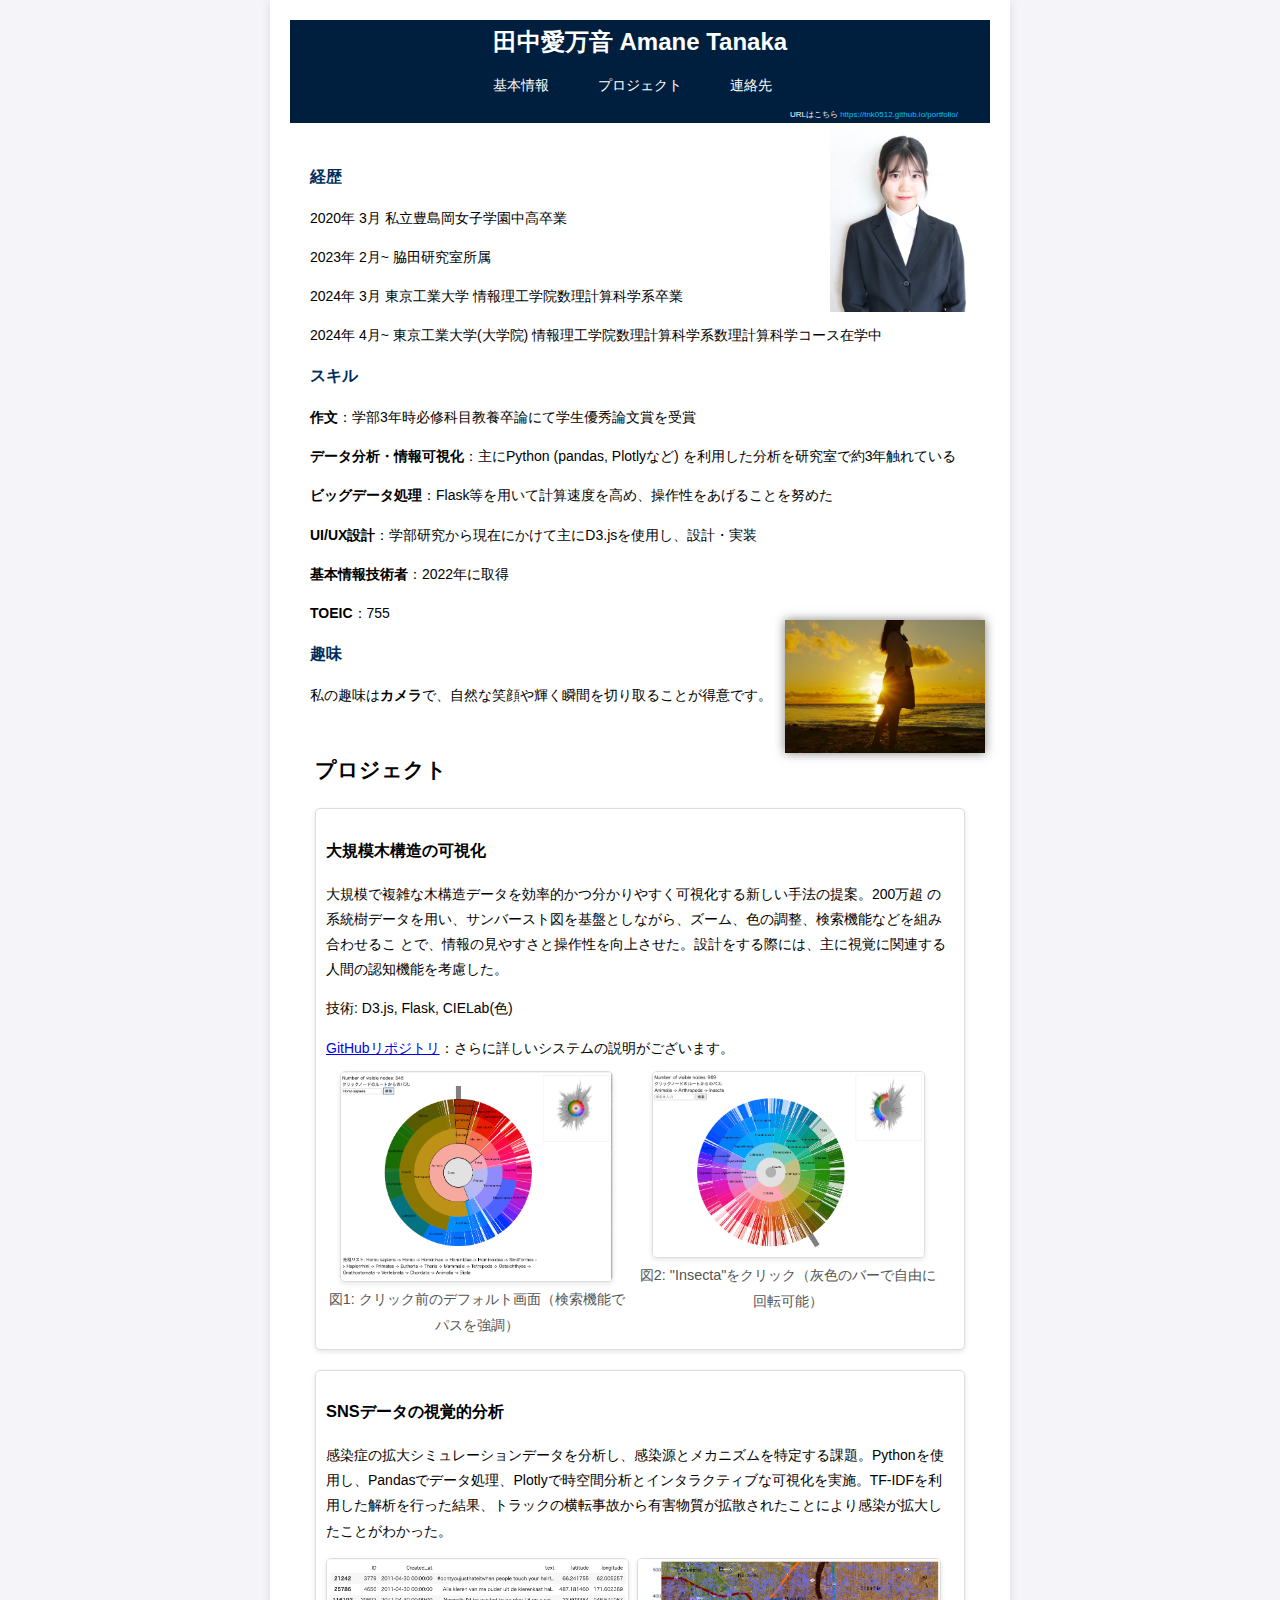
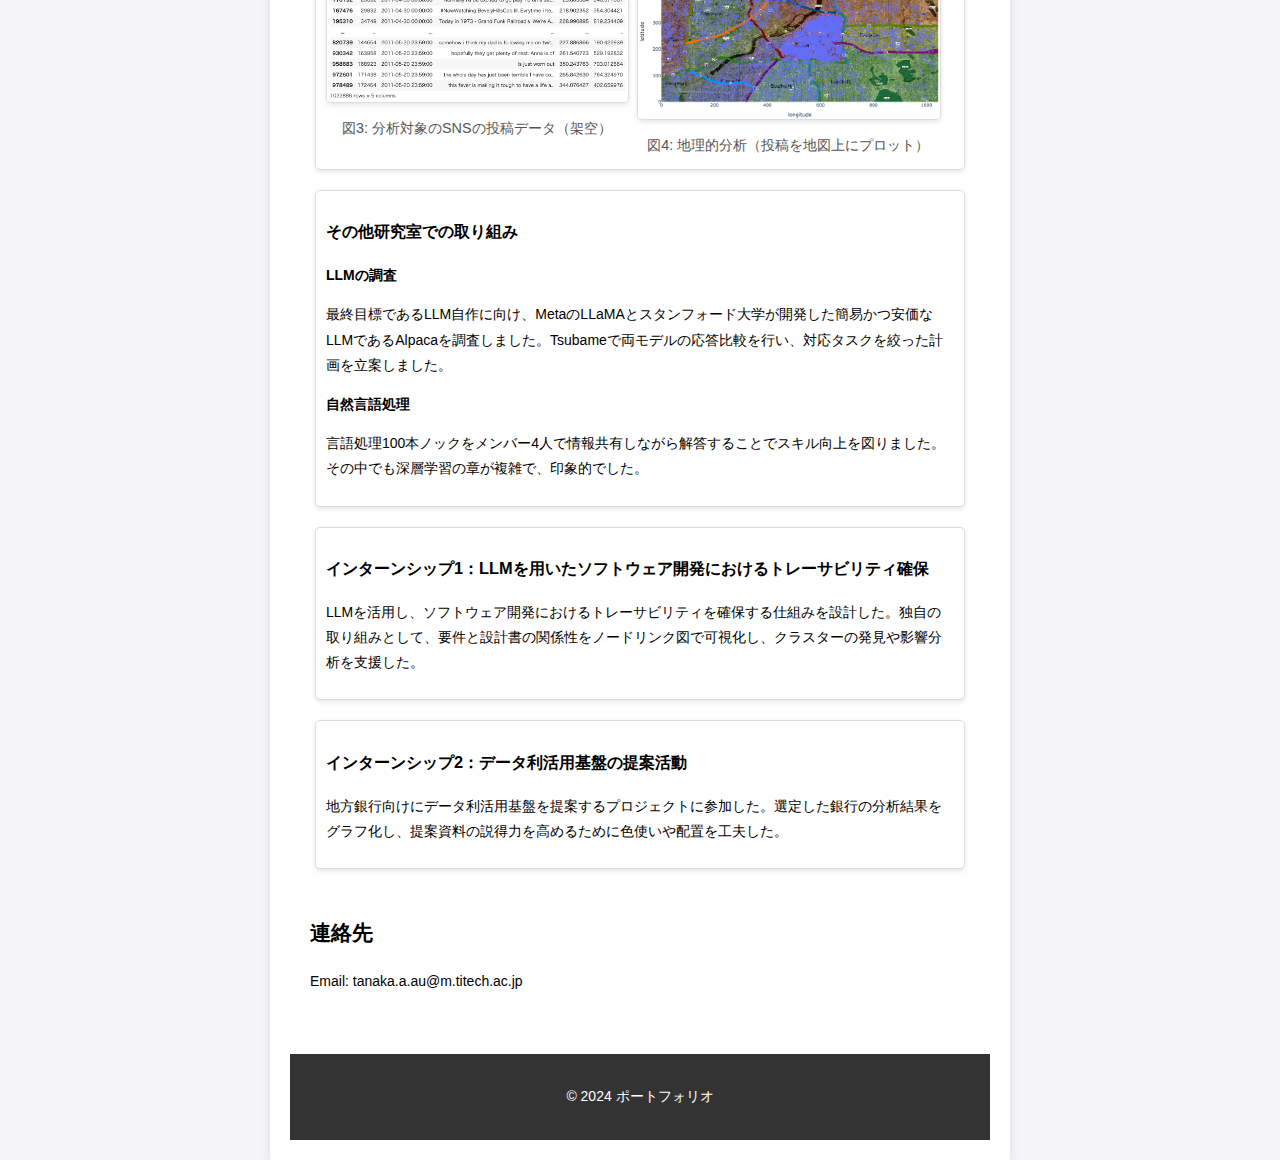
==== commit d10840aa: "change code for myimg" ====
--- a/index.html
+++ b/index.html
@@ -9,7 +9,7 @@
 <body>
     <div class="container">
         <header>
-            <img src="static/images/myimg.jpeg" alt="プロフィール写真" class="profile-photo">
+            <img src="static/images/myimg.JPG" alt="プロフィール写真" class="profile-photo">
             <img src="static/images/camera.jpeg" alt="カメラ撮影の写真" class="hobby-camera">
             <h1>田中愛万音 Amane Tanaka</h1>
             <nav>
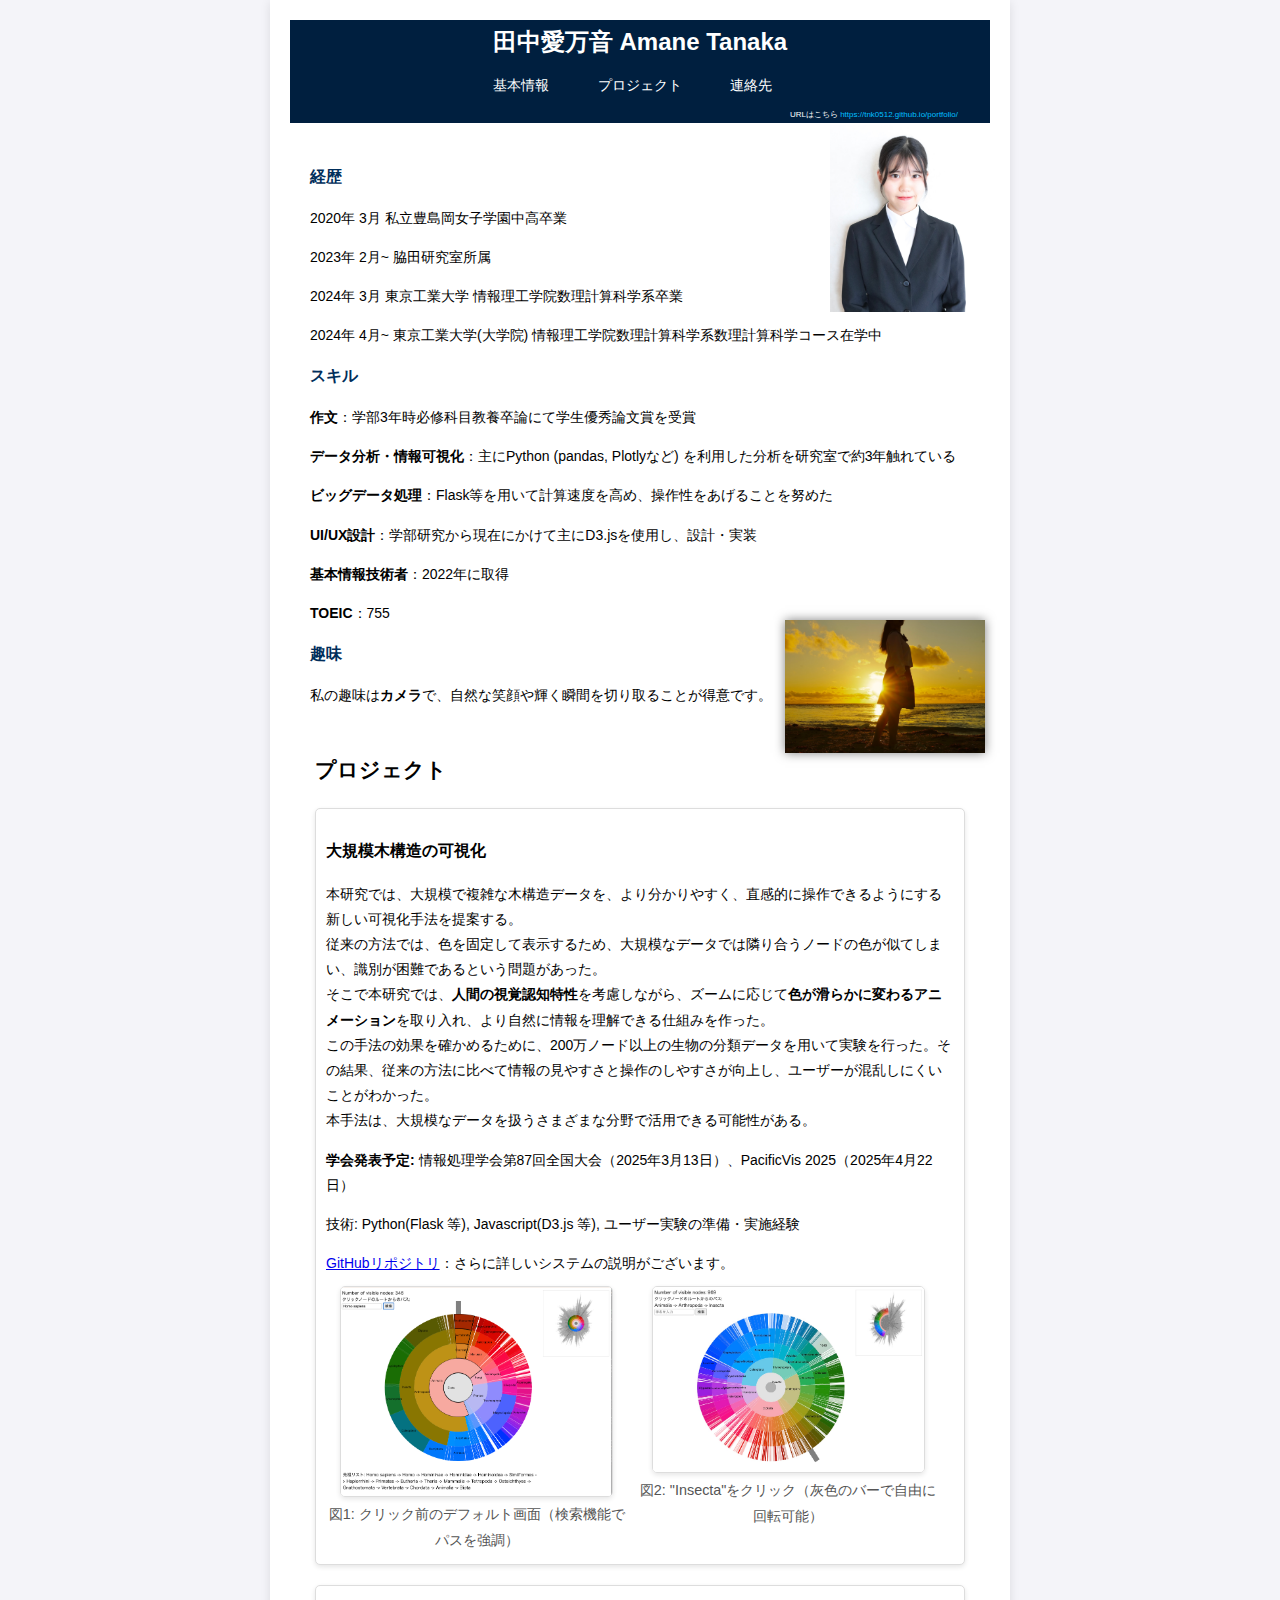
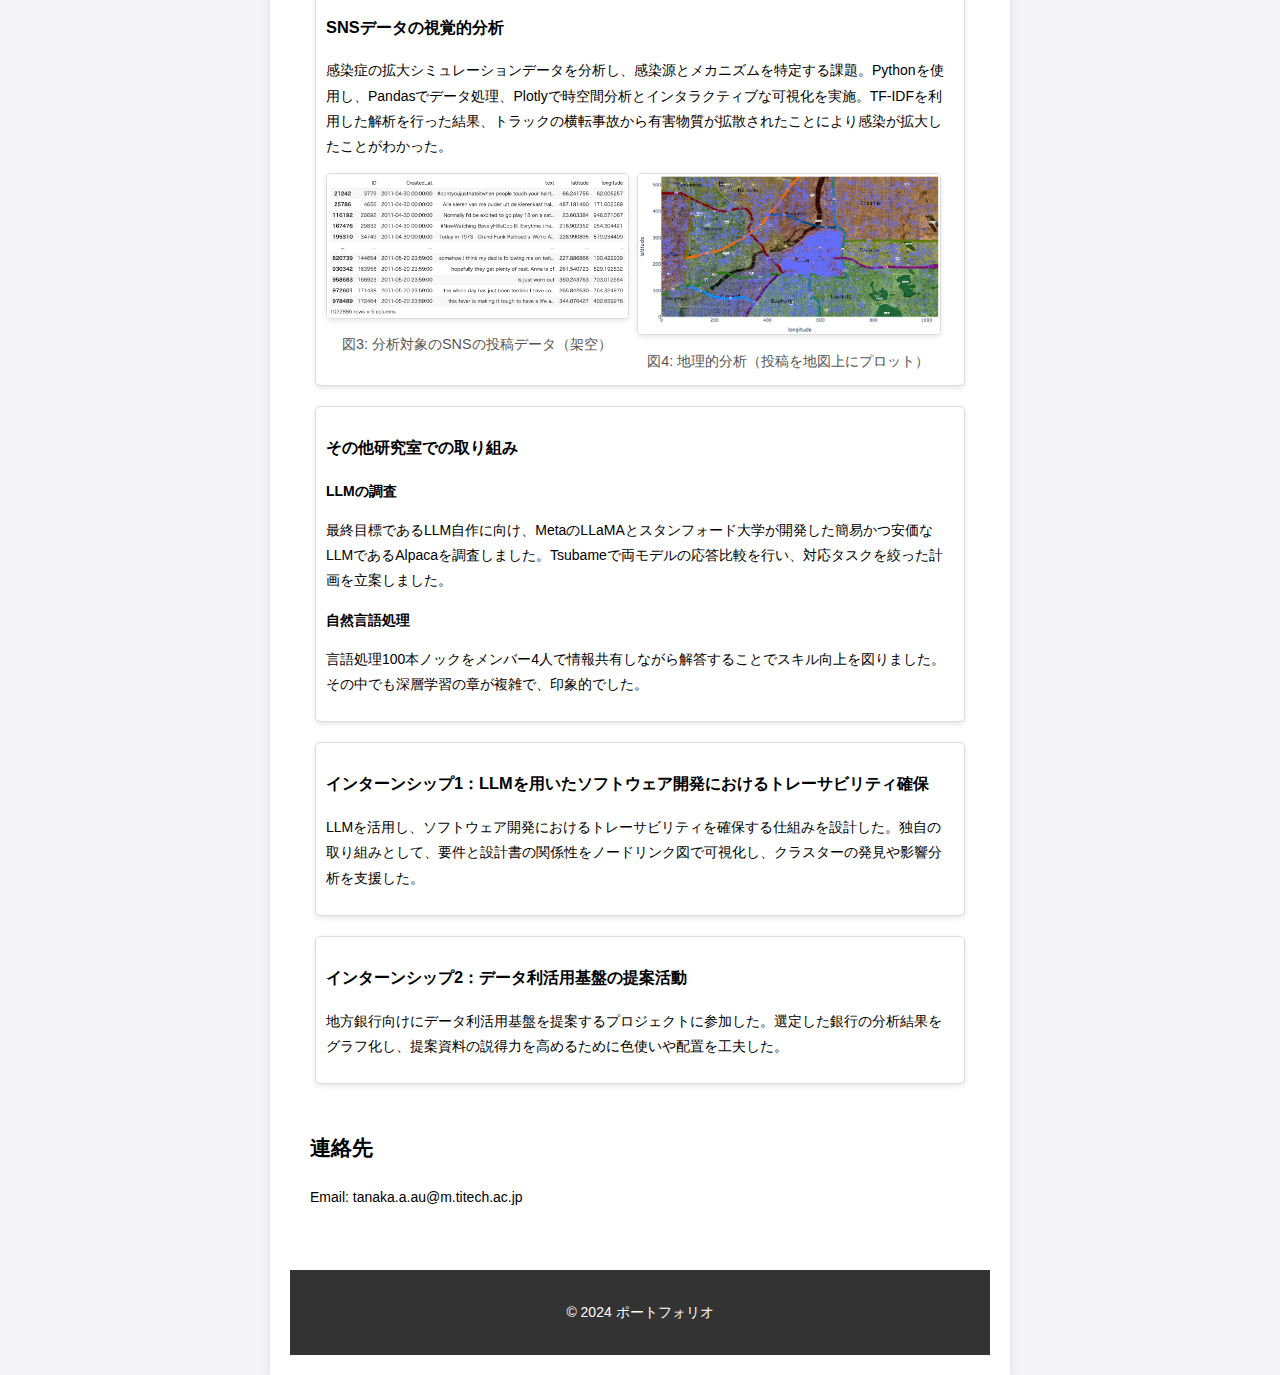
==== commit 3536078d: "微調整" ====
--- a/index.html
+++ b/index.html
@@ -76,10 +76,14 @@
                 <div class="project-row">
                     <article id="project1">
                         <h3>大規模木構造の可視化</h3>
-                        <p>大規模で複雑な木構造データを効率的かつ分かりやすく可視化する新しい手法の提案。200万超
-                            の系統樹データを用い、サンバースト図を基盤としながら、ズーム、色の調整、検索機能などを組み合わせるこ
-                            とで、情報の見やすさと操作性を向上させた。設計をする際には、主に視覚に関連する人間の認知機能を考慮した。</p>
-                        <p>技術: D3.js, Flask, CIELab(色)</p>
+                        <p>本研究では、大規模で複雑な木構造データを、より分かりやすく、直感的に操作できるようにする新しい可視化手法を提案する。<br>
+                            従来の方法では、色を固定して表示するため、大規模なデータでは隣り合うノードの色が似てしまい、識別が困難であるという問題があった。<br>
+                            そこで本研究では、<b>人間の視覚認知特性</b>を考慮しながら、ズームに応じて<b>色が滑らかに変わるアニメーション</b>を取り入れ、より自然に情報を理解できる仕組みを作った。<br>
+                            この手法の効果を確かめるために、200万ノード以上の生物の分類データを用いて実験を行った。その結果、従来の方法に比べて情報の見やすさと操作のしやすさが向上し、ユーザーが混乱しにくいことがわかった。<br>
+                            本手法は、大規模なデータを扱うさまざまな分野で活用できる可能性がある。
+                        </p>
+                        <p><b>学会発表予定:</b> 情報処理学会第87回全国大会（2025年3月13日）、PacificVis 2025（2025年4月22日）</p>
+                        <p>技術: Python(Flask 等), Javascript(D3.js 等), ユーザー実験の準備・実施経験</p>
                         <a href="https://github.com/tnk0512/ToL07/tree/for-research">GitHubリポジトリ</a>：さらに詳しいシステムの説明がございます。
                         <div class="image-gallery">
                             <figure>
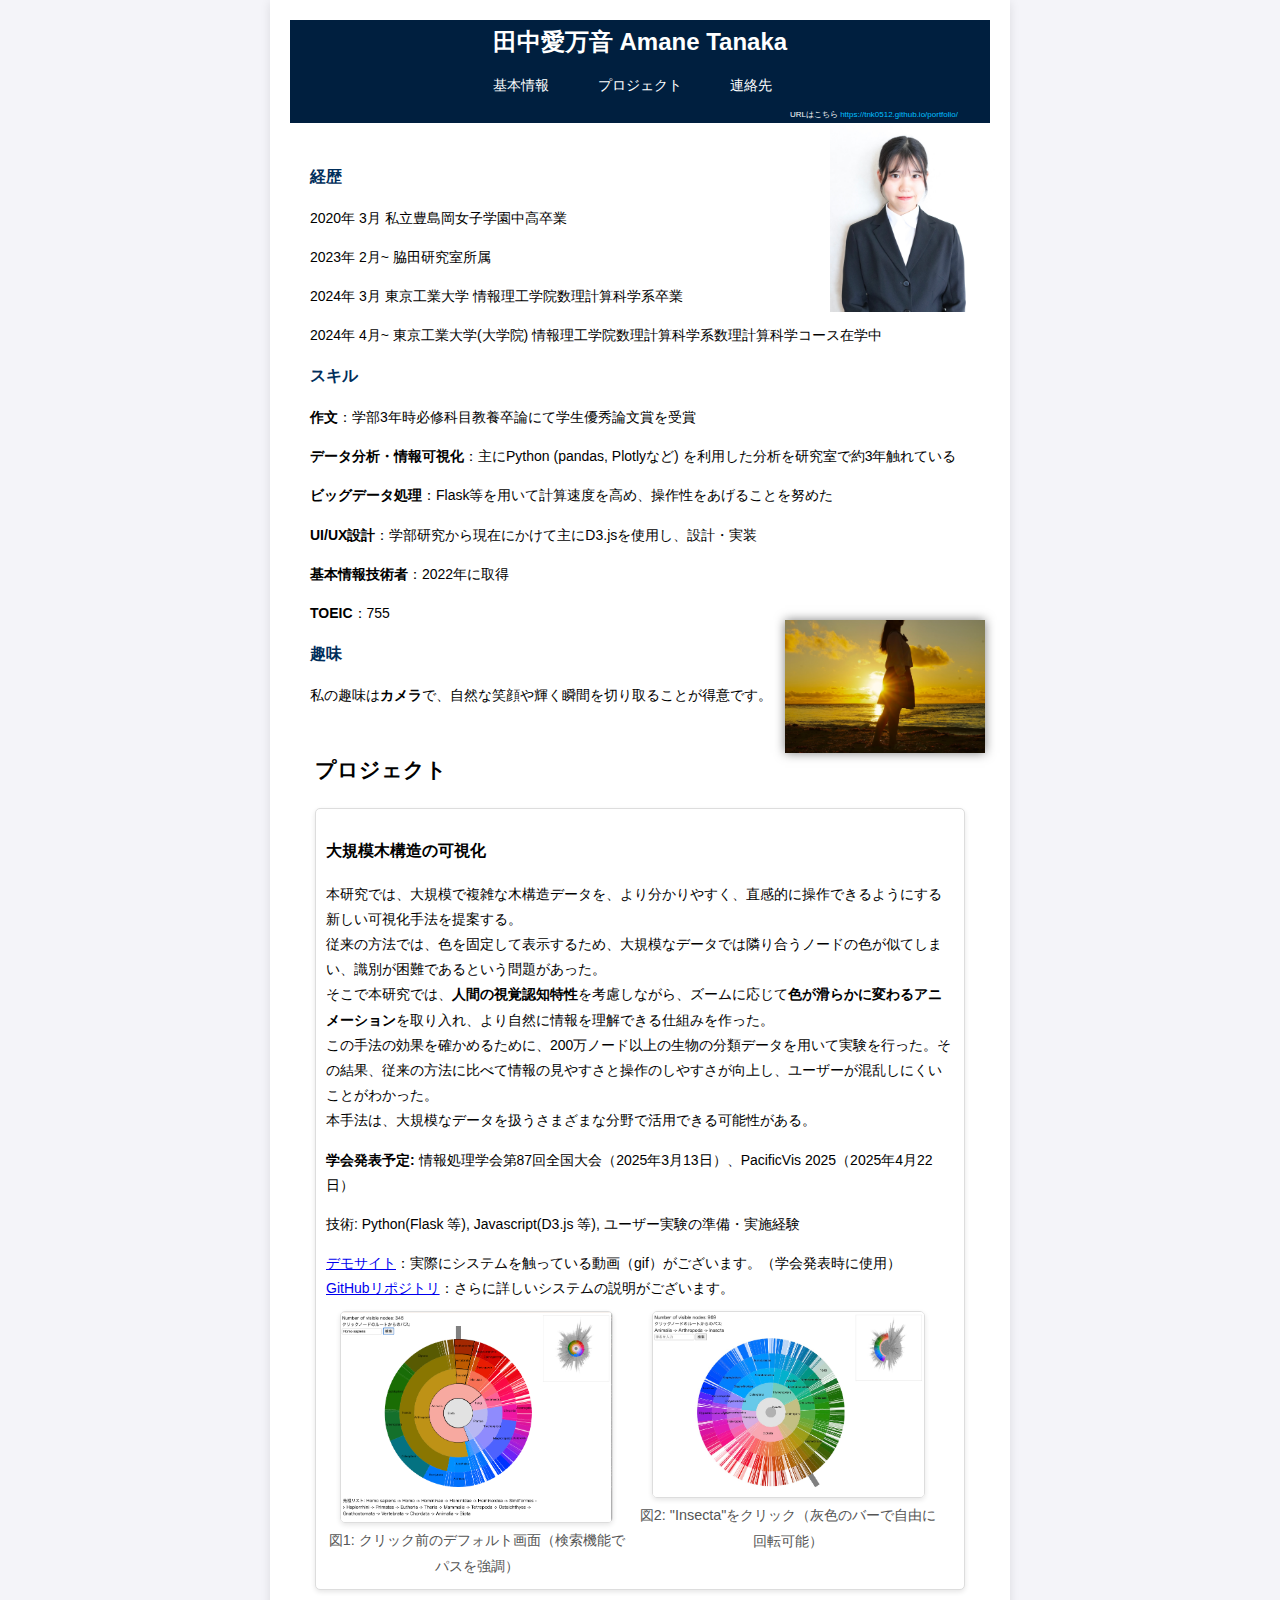
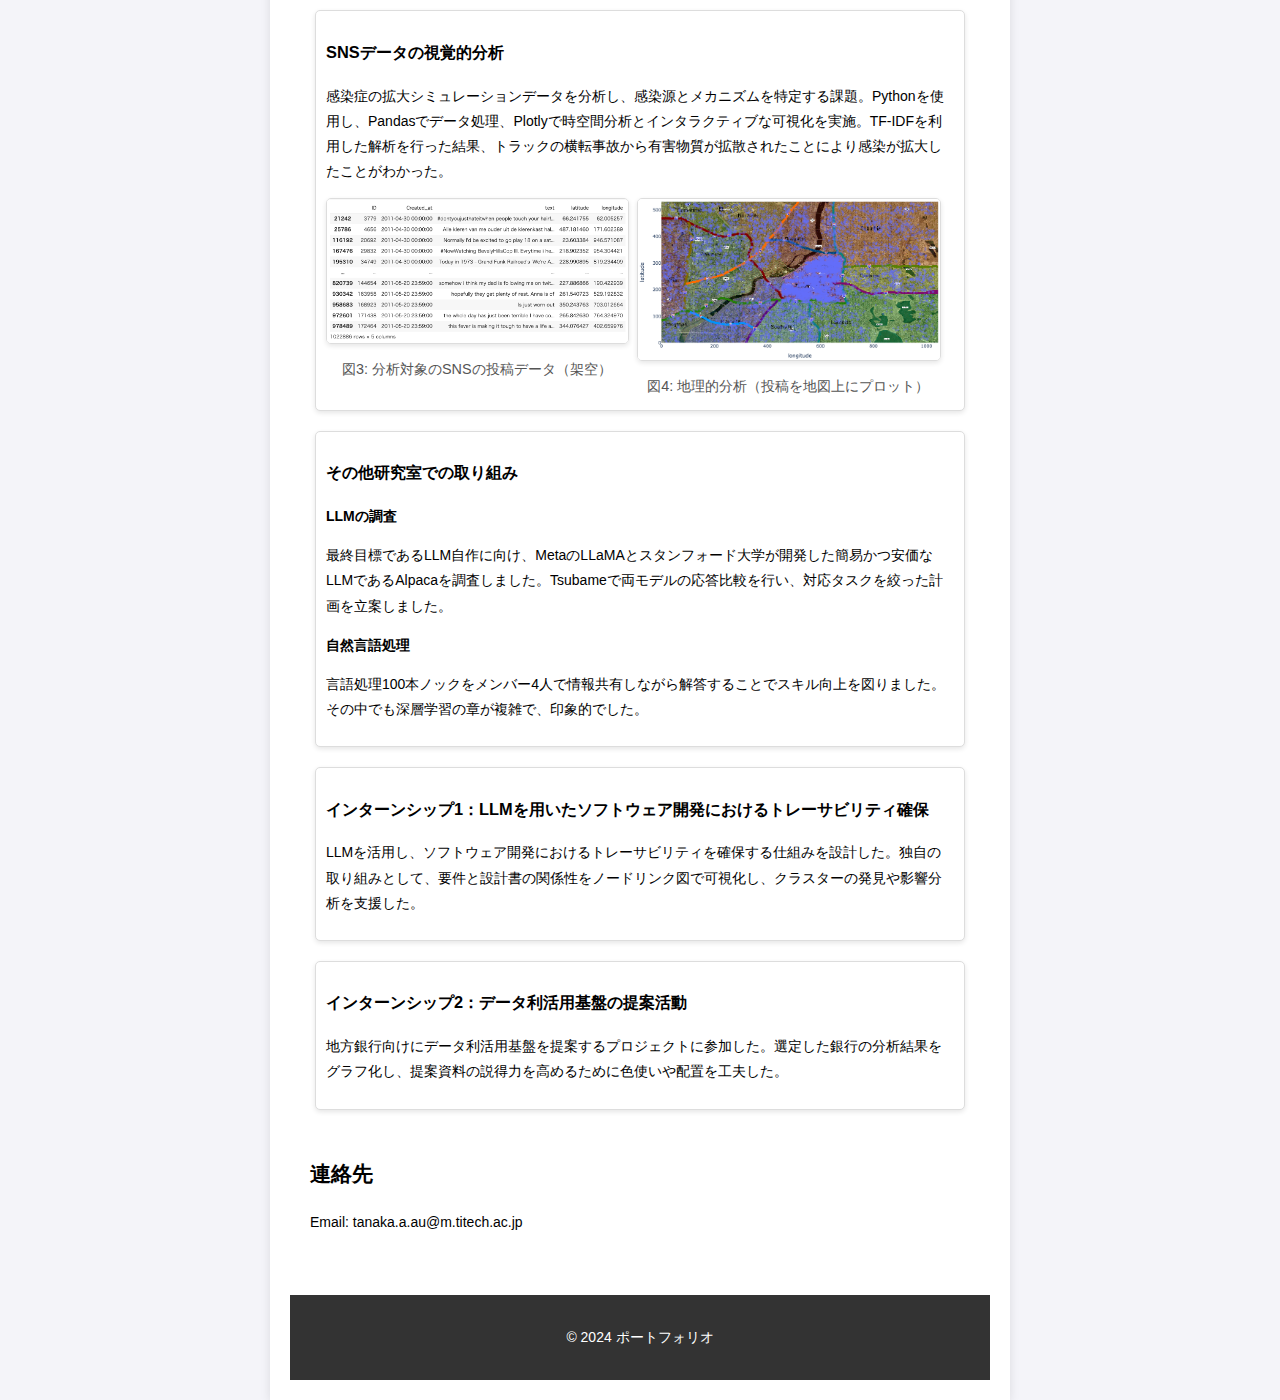
==== commit cfb65bef: "デモサイト追加" ====
--- a/index.html
+++ b/index.html
@@ -84,7 +84,8 @@
                         </p>
                         <p><b>学会発表予定:</b> 情報処理学会第87回全国大会（2025年3月13日）、PacificVis 2025（2025年4月22日）</p>
                         <p>技術: Python(Flask 等), Javascript(D3.js 等), ユーザー実験の準備・実施経験</p>
-                        <a href="https://github.com/tnk0512/ToL07/tree/for-research">GitHubリポジトリ</a>：さらに詳しいシステムの説明がございます。
+                        <a href="https://tnk0512.github.io/ToL07/ipsj2025/" target="_blank">デモサイト</a>：実際にシステムを触っている動画（gif）がございます。（学会発表時に使用）<br>
+                        <a href="https://github.com/tnk0512/ToL07/tree/for-research" target="_blank">GitHubリポジトリ</a>：さらに詳しいシステムの説明がございます。
                         <div class="image-gallery">
                             <figure>
                                 <img src="static/images/tol_zentai.jpg" alt="ToL1">
